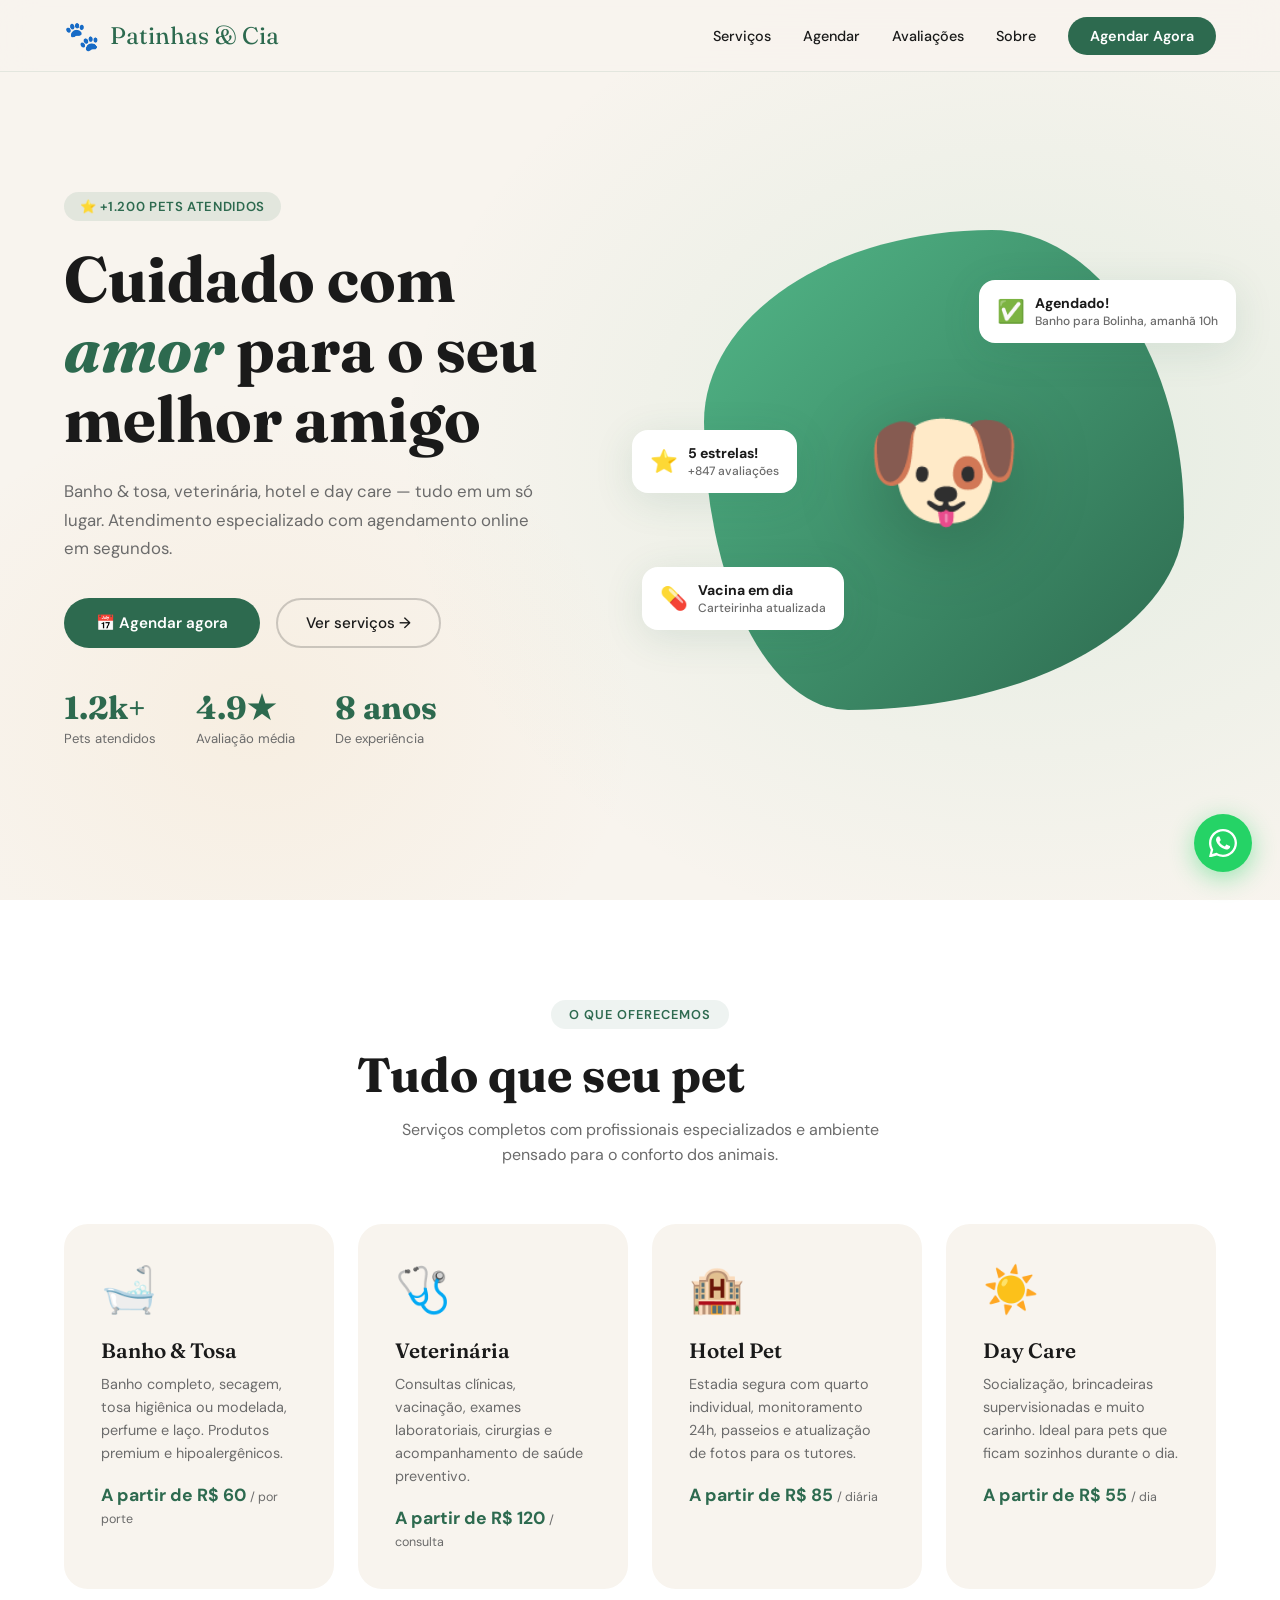
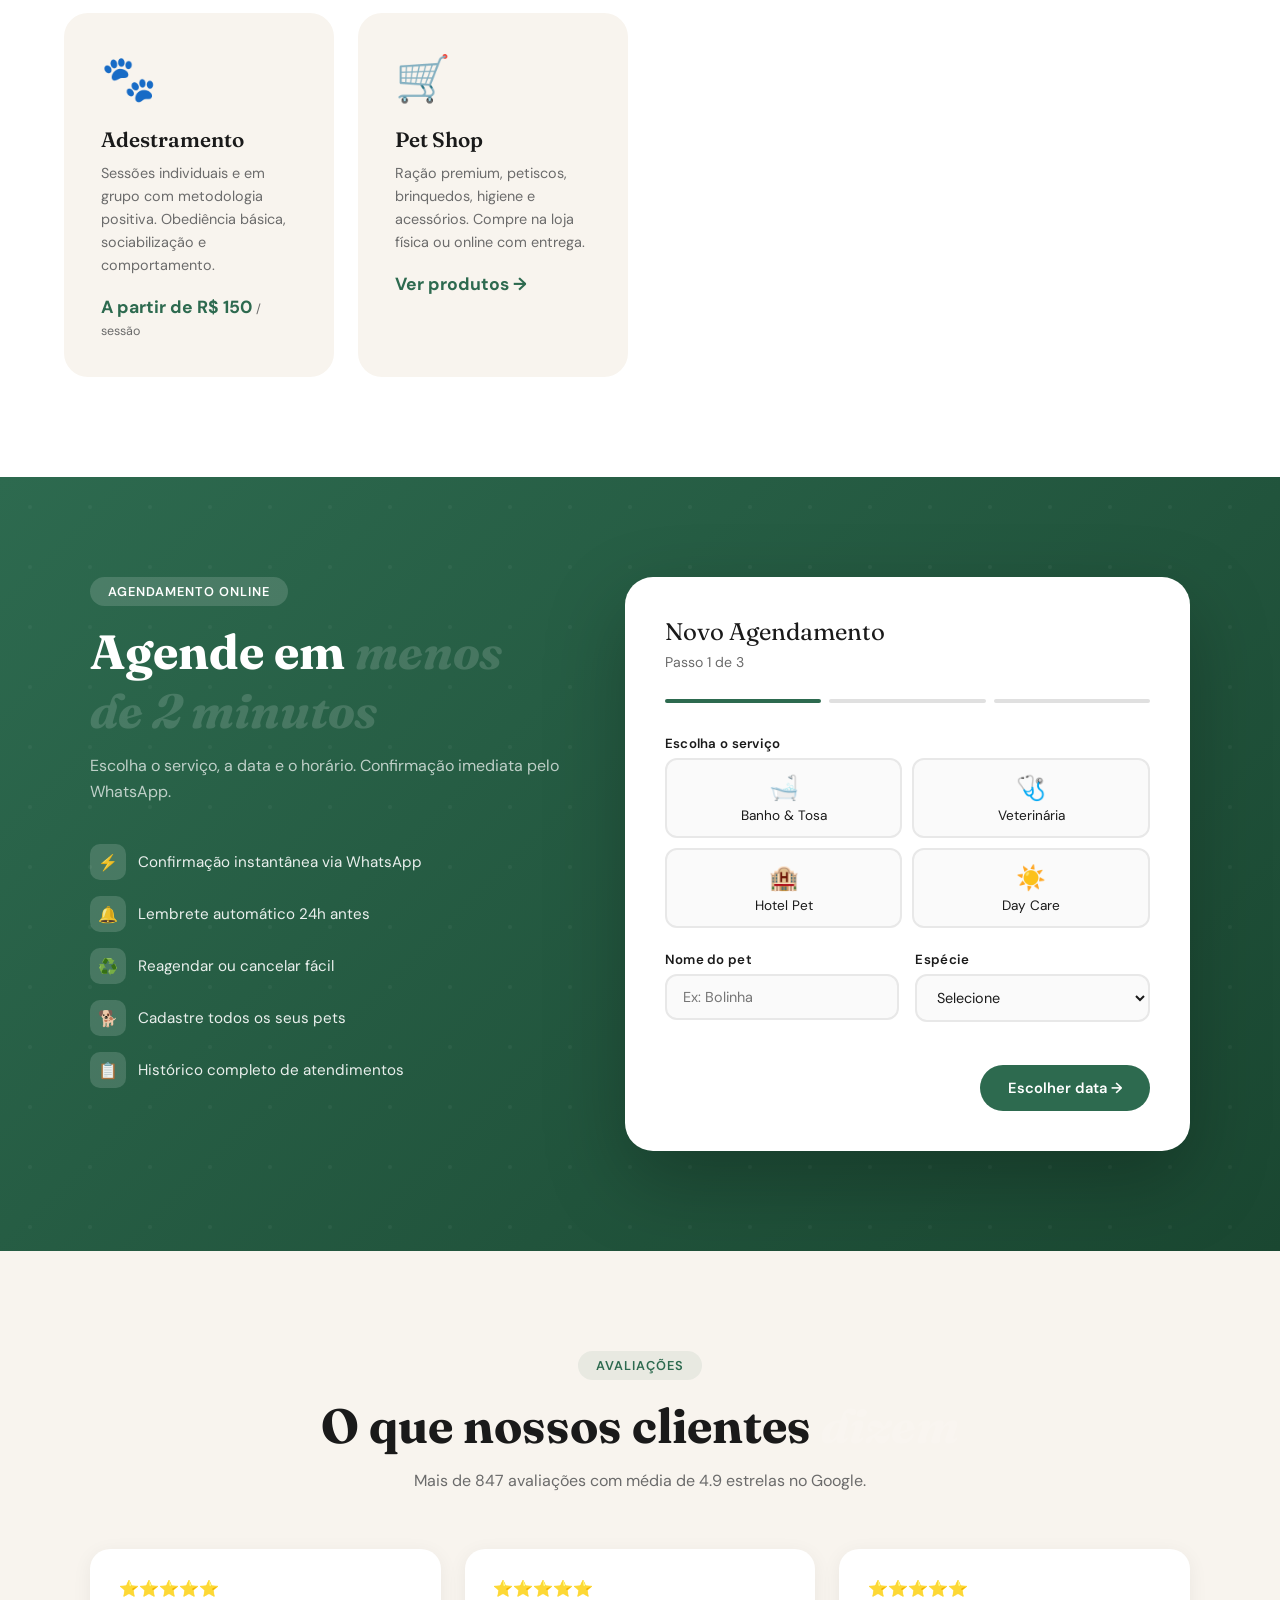
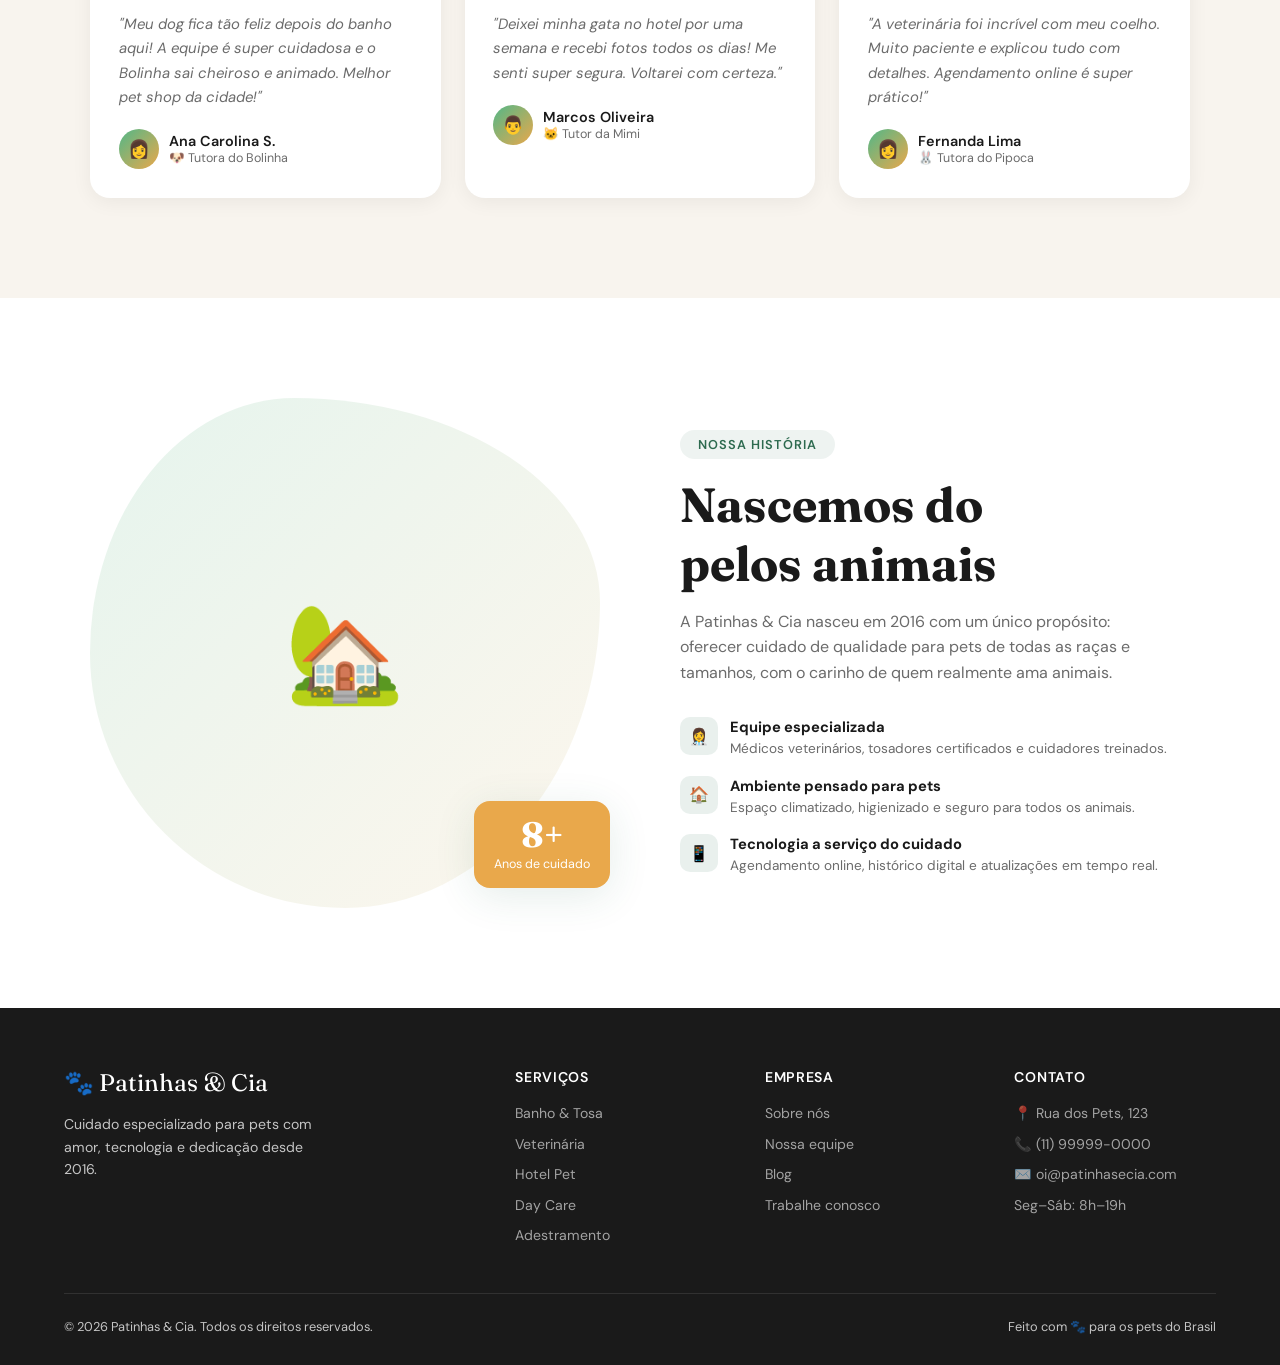
==== index.html @ 64a34ccf "Rename patinhas_site.html to index.html" ====
<!DOCTYPE html>
<html lang="pt-BR">
<head>
<meta charset="UTF-8">
<meta name="viewport" content="width=device-width, initial-scale=1.0">
<title>Patinhas & Cia — Pet Care Completo</title>
<link href="https://fonts.googleapis.com/css2?family=Fraunces:ital,wght@0,400;0,600;0,700;1,400&family=DM+Sans:wght@300;400;500;600&display=swap" rel="stylesheet">
<link rel="stylesheet" href="style.css">  
</head>
<body>

<!-- NAV -->
<nav id="navbar">
  <a href="#" class="logo">
    <span class="logo-paw">🐾</span>
    Patinhas & Cia
  </a>
  <ul class="nav-links">
    <li><a href="#servicos">Serviços</a></li>
    <li><a href="#agendamento">Agendar</a></li>
    <li><a href="#depoimentos">Avaliações</a></li>
    <li><a href="#sobre">Sobre</a></li>
    <li><a href="#agendamento" class="nav-cta">Agendar Agora</a></li>
  </ul>
  <div class="hamburger" onclick="toggleMenu()">
    <span></span><span></span><span></span>
  </div>
</nav>

<!-- HERO -->
<section class="hero" id="home">
  <div class="hero-content">
    <div class="hero-tag">⭐ +1.200 pets atendidos</div>
    <h1>Cuidado com <em>amor</em> para o seu melhor amigo</h1>
    <p class="hero-desc">Banho & tosa, veterinária, hotel e day care — tudo em um só lugar. Atendimento especializado com agendamento online em segundos.</p>
    <div class="hero-btns">
      <a href="#agendamento" class="btn-primary">📅 Agendar agora</a>
      <a href="#servicos" class="btn-secondary">Ver serviços →</a>
    </div>
    <div class="hero-stats">
      <div class="stat-item">
        <span class="stat-num">1.2k+</span>
        <span class="stat-label">Pets atendidos</span>
      </div>
      <div class="stat-item">
        <span class="stat-num">4.9★</span>
        <span class="stat-label">Avaliação média</span>
      </div>
      <div class="stat-item">
        <span class="stat-num">8 anos</span>
        <span class="stat-label">De experiência</span>
      </div>
    </div>
  </div>

  <div class="hero-visual">
    <div class="hero-blob">
      <span class="hero-emoji-main">🐶</span>
    </div>
    <div class="floating-card" style="top:50px;right:-20px">
      <span class="fc-icon">✅</span>
      <div class="fc-text">
        <strong>Agendado!</strong>
        <span>Banho para Bolinha, amanhã 10h</span>
      </div>
    </div>
    <div class="floating-card" style="bottom:80px;left:-30px">
      <span class="fc-icon">💊</span>
      <div class="fc-text">
        <strong>Vacina em dia</strong>
        <span>Carteirinha atualizada</span>
      </div>
    </div>
    <div class="floating-card" style="top:200px;left:-40px">
      <span class="fc-icon">⭐</span>
      <div class="fc-text">
        <strong>5 estrelas!</strong>
        <span>+847 avaliações</span>
      </div>
    </div>
  </div>
</section>

<!-- SERVIÇOS -->
<section class="section-services" id="servicos">
  <div class="section-header">
    <span class="section-label">O que oferecemos</span>
    <h2 class="section-title">Tudo que seu pet <em>precisa</em></h2>
    <p class="section-sub">Serviços completos com profissionais especializados e ambiente pensado para o conforto dos animais.</p>
  </div>

  <div class="services-grid">
    <div class="service-card">
      <span class="service-icon">🛁</span>
      <div class="service-name">Banho & Tosa</div>
      <p class="service-desc">Banho completo, secagem, tosa higiênica ou modelada, perfume e laço. Produtos premium e hipoalergênicos.</p>
      <div class="service-price">A partir de R$ 60 <span>/ por porte</span></div>
    </div>
    <div class="service-card">
      <span class="service-icon">🩺</span>
      <div class="service-name">Veterinária</div>
      <p class="service-desc">Consultas clínicas, vacinação, exames laboratoriais, cirurgias e acompanhamento de saúde preventivo.</p>
      <div class="service-price">A partir de R$ 120 <span>/ consulta</span></div>
    </div>
    <div class="service-card">
      <span class="service-icon">🏨</span>
      <div class="service-name">Hotel Pet</div>
      <p class="service-desc">Estadia segura com quarto individual, monitoramento 24h, passeios e atualização de fotos para os tutores.</p>
      <div class="service-price">A partir de R$ 85 <span>/ diária</span></div>
    </div>
    <div class="service-card">
      <span class="service-icon">☀️</span>
      <div class="service-name">Day Care</div>
      <p class="service-desc">Socialização, brincadeiras supervisionadas e muito carinho. Ideal para pets que ficam sozinhos durante o dia.</p>
      <div class="service-price">A partir de R$ 55 <span>/ dia</span></div>
    </div>
    <div class="service-card">
      <span class="service-icon">🐾</span>
      <div class="service-name">Adestramento</div>
      <p class="service-desc">Sessões individuais e em grupo com metodologia positiva. Obediência básica, sociabilização e comportamento.</p>
      <div class="service-price">A partir de R$ 150 <span>/ sessão</span></div>
    </div>
    <div class="service-card">
      <span class="service-icon">🛒</span>
      <div class="service-name">Pet Shop</div>
      <p class="service-desc">Ração premium, petiscos, brinquedos, higiene e acessórios. Compre na loja física ou online com entrega.</p>
      <div class="service-price">Ver produtos →</div>
    </div>
  </div>
</section>

<!-- AGENDAMENTO -->
<section class="section-booking" id="agendamento">
  <div class="booking-wrapper">
    <div class="booking-info">
      <span class="section-label">Agendamento Online</span>
      <h2 class="section-title">Agende em <em>menos de 2 minutos</em></h2>
      <p class="section-sub">Escolha o serviço, a data e o horário. Confirmação imediata pelo WhatsApp.</p>

      <div class="booking-features">
        <div class="bf-item"><div class="bf-icon">⚡</div> Confirmação instantânea via WhatsApp</div>
        <div class="bf-item"><div class="bf-icon">🔔</div> Lembrete automático 24h antes</div>
        <div class="bf-item"><div class="bf-icon">♻️</div> Reagendar ou cancelar fácil</div>
        <div class="bf-item"><div class="bf-icon">🐕</div> Cadastre todos os seus pets</div>
        <div class="bf-item"><div class="bf-icon">📋</div> Histórico completo de atendimentos</div>
      </div>
    </div>

    <div class="booking-form" id="bookingForm">
      <div class="form-title">Novo Agendamento</div>
      <div class="form-subtitle">Passo <span id="stepNum">1</span> de 3</div>

      <div class="form-step-indicator">
        <div class="step-dot active" id="dot1"></div>
        <div class="step-dot" id="dot2"></div>
        <div class="step-dot" id="dot3"></div>
      </div>

      <!-- STEP 1: Serviço -->
      <div class="step-section active" id="step1">
        <div class="form-group">
          <label>Escolha o serviço</label>
          <div class="service-selector">
            <div class="service-opt" onclick="selectService(this,'Banho & Tosa')">
              <span class="opt-icon">🛁</span> Banho & Tosa
            </div>
            <div class="service-opt" onclick="selectService(this,'Veterinária')">
              <span class="opt-icon">🩺</span> Veterinária
            </div>
            <div class="service-opt" onclick="selectService(this,'Hotel Pet')">
              <span class="opt-icon">🏨</span> Hotel Pet
            </div>
            <div class="service-opt" onclick="selectService(this,'Day Care')">
              <span class="opt-icon">☀️</span> Day Care
            </div>
          </div>
        </div>
        <div class="form-row">
          <div class="form-group">
            <label>Nome do pet</label>
            <input class="form-control" id="petName" type="text" placeholder="Ex: Bolinha">
          </div>
          <div class="form-group">
            <label>Espécie</label>
            <select class="form-control" id="petType">
              <option value="">Selecione</option>
              <option>🐶 Cachorro</option>
              <option>🐱 Gato</option>
              <option>🐰 Coelho</option>
              <option>🦜 Ave</option>
            </select>
          </div>
        </div>
        <div class="form-nav">
          <span></span>
          <button class="btn-form-next" onclick="goStep(2)">Escolher data →</button>
        </div>
      </div>

      <!-- STEP 2: Data e hora -->
      <div class="step-section" id="step2">
        <div class="cal-month-nav">
          <button onclick="changeMonth(-1)">‹</button>
          <span class="cal-month-name" id="calMonthName">Abril 2026</span>
          <button onclick="changeMonth(1)">›</button>
        </div>
        <div class="calendar-grid" id="calendarGrid"></div>

        <div class="form-group">
          <label>Horário disponível</label>
          <div class="time-slots" id="timeSlots">
            <div class="time-slot" onclick="selectTime(this)">08:00</div>
            <div class="time-slot" onclick="selectTime(this)">09:00</div>
            <div class="time-slot unavailable">10:00</div>
            <div class="time-slot" onclick="selectTime(this)">11:00</div>
            <div class="time-slot unavailable">14:00</div>
            <div class="time-slot" onclick="selectTime(this)">15:00</div>
            <div class="time-slot" onclick="selectTime(this)">16:00</div>
            <div class="time-slot" onclick="selectTime(this)">17:00</div>
          </div>
        </div>

        <div class="form-nav">
          <button class="btn-form-back" onclick="goStep(1)">← Voltar</button>
          <button class="btn-form-next" onclick="goStep(3)">Seus dados →</button>
        </div>
      </div>

      <!-- STEP 3: Dados pessoais -->
      <div class="step-section" id="step3">
        <div class="form-row">
          <div class="form-group">
            <label>Seu nome</label>
            <input class="form-control" id="ownerName" type="text" placeholder="Nome completo">
          </div>
          <div class="form-group">
            <label>WhatsApp</label>
            <input class="form-control" id="ownerPhone" type="tel" placeholder="(11) 99999-9999">
          </div>
        </div>
        <div class="form-group">
          <label>E-mail (opcional)</label>
          <input class="form-control" id="ownerEmail" type="email" placeholder="seu@email.com">
        </div>
        <div class="form-group">
          <label>Observações</label>
          <input class="form-control" id="obs" type="text" placeholder="Alergias, comportamento, etc.">
        </div>
        <div class="form-nav">
          <button class="btn-form-back" onclick="goStep(2)">← Voltar</button>
          <button class="btn-form-next" onclick="submitBooking()">✅ Confirmar agendamento</button>
        </div>
      </div>

      <!-- SUCCESS -->
      <div class="booking-success" id="bookingSuccess">
        <div class="success-icon">🎉</div>
        <div class="success-title">Agendado com sucesso!</div>
        <p class="success-desc">Você receberá a confirmação pelo WhatsApp em instantes.<br>Lembrete automático 24h antes. Até breve! 🐾</p>
        <br>
        <button class="btn-form-next" onclick="resetForm()" style="margin: 0 auto; display: flex;">Novo agendamento</button>
      </div>
    </div>
  </div>
</section>

<!-- DEPOIMENTOS -->
<section class="section-reviews" id="depoimentos">
  <div class="section-header">
    <span class="section-label">Avaliações</span>
    <h2 class="section-title">O que nossos clientes <em>dizem</em></h2>
    <p class="section-sub">Mais de 847 avaliações com média de 4.9 estrelas no Google.</p>
  </div>

  <div class="reviews-grid">
    <div class="review-card">
      <div class="review-stars">⭐⭐⭐⭐⭐</div>
      <p class="review-text">"Meu dog fica tão feliz depois do banho aqui! A equipe é super cuidadosa e o Bolinha sai cheiroso e animado. Melhor pet shop da cidade!"</p>
      <div class="review-author">
        <div class="review-avatar">👩</div>
        <div><div class="review-name">Ana Carolina S.</div><div class="review-pet">🐶 Tutora do Bolinha</div></div>
      </div>
    </div>
    <div class="review-card">
      <div class="review-stars">⭐⭐⭐⭐⭐</div>
      <p class="review-text">"Deixei minha gata no hotel por uma semana e recebi fotos todos os dias! Me senti super segura. Voltarei com certeza."</p>
      <div class="review-author">
        <div class="review-avatar">👨</div>
        <div><div class="review-name">Marcos Oliveira</div><div class="review-pet">🐱 Tutor da Mimi</div></div>
      </div>
    </div>
    <div class="review-card">
      <div class="review-stars">⭐⭐⭐⭐⭐</div>
      <p class="review-text">"A veterinária foi incrível com meu coelho. Muito paciente e explicou tudo com detalhes. Agendamento online é super prático!"</p>
      <div class="review-author">
        <div class="review-avatar">👩</div>
        <div><div class="review-name">Fernanda Lima</div><div class="review-pet">🐰 Tutora do Pipoca</div></div>
      </div>
    </div>
  </div>
</section>

<!-- SOBRE -->
<section class="section-about" id="sobre">
  <div class="about-grid">
    <div class="about-visual">
      <div class="about-blob">🏡</div>
      <div class="about-badge">
        <strong>8+</strong>
        <span>Anos de cuidado</span>
      </div>
    </div>
    <div class="about-content">
      <span class="section-label" style="margin-bottom:1rem;display:inline-block">Nossa história</span>
      <h2 class="section-title">Nascemos do <em>amor</em> pelos animais</h2>
      <p class="section-sub">A Patinhas & Cia nasceu em 2016 com um único propósito: oferecer cuidado de qualidade para pets de todas as raças e tamanhos, com o carinho de quem realmente ama animais.</p>
      <div class="about-points" style="margin-top:1.5rem">
        <div class="about-point">
          <div class="ap-icon">👩‍⚕️</div>
          <div class="ap-text"><strong>Equipe especializada</strong><p>Médicos veterinários, tosadores certificados e cuidadores treinados.</p></div>
        </div>
        <div class="about-point">
          <div class="ap-icon">🏠</div>
          <div class="ap-text"><strong>Ambiente pensado para pets</strong><p>Espaço climatizado, higienizado e seguro para todos os animais.</p></div>
        </div>
        <div class="about-point">
          <div class="ap-icon">📱</div>
          <div class="ap-text"><strong>Tecnologia a serviço do cuidado</strong><p>Agendamento online, histórico digital e atualizações em tempo real.</p></div>
        </div>
      </div>
    </div>
  </div>
</section>

<!-- FOOTER -->
<footer>
  <div class="footer-grid">
    <div class="footer-brand">
      <a href="#" class="logo">🐾 Patinhas & Cia</a>
      <p>Cuidado especializado para pets com amor, tecnologia e dedicação desde 2016.</p>
    </div>
    <div class="footer-col">
      <h4>Serviços</h4>
      <ul>
        <li><a href="#">Banho & Tosa</a></li>
        <li><a href="#">Veterinária</a></li>
        <li><a href="#">Hotel Pet</a></li>
        <li><a href="#">Day Care</a></li>
        <li><a href="#">Adestramento</a></li>
      </ul>
    </div>
    <div class="footer-col">
      <h4>Empresa</h4>
      <ul>
        <li><a href="#">Sobre nós</a></li>
        <li><a href="#">Nossa equipe</a></li>
        <li><a href="#">Blog</a></li>
        <li><a href="#">Trabalhe conosco</a></li>
      </ul>
    </div>
    <div class="footer-col">
      <h4>Contato</h4>
      <ul>
        <li><a href="#">📍 Rua dos Pets, 123</a></li>
        <li><a href="#">📞 (11) 99999-0000</a></li>
        <li><a href="#">✉️ oi@patinhasecia.com</a></li>
        <li><a href="#">Seg–Sáb: 8h–19h</a></li>
      </ul>
    </div>
  </div>
  <div class="footer-bottom">
    <span>© 2026 Patinhas & Cia. Todos os direitos reservados.</span>
    <span>Feito com 🐾 para os pets do Brasil</span>
  </div>
</footer>

<!-- WhatsApp Float -->
<a href="https://wa.me/5511999990000" class="whatsapp-float" target="_blank" title="Fale pelo WhatsApp">
  <svg viewBox="0 0 24 24" xmlns="http://www.w3.org/2000/svg">
    <path d="M17.472 14.382c-.297-.149-1.758-.867-2.03-.967-.273-.099-.471-.148-.67.15-.197.297-.767.966-.94 1.164-.173.199-.347.223-.644.075-.297-.15-1.255-.463-2.39-1.475-.883-.788-1.48-1.761-1.653-2.059-.173-.297-.018-.458.13-.606.134-.133.298-.347.446-.52.149-.174.198-.298.298-.497.099-.198.05-.371-.025-.52-.075-.149-.669-1.612-.916-2.207-.242-.579-.487-.5-.669-.51-.173-.008-.371-.01-.57-.01-.198 0-.52.074-.792.372-.272.297-1.04 1.016-1.04 2.479 0 1.462 1.065 2.875 1.213 3.074.149.198 2.096 3.2 5.077 4.487.709.306 1.262.489 1.694.625.712.227 1.36.195 1.871.118.571-.085 1.758-.719 2.006-1.413.248-.694.248-1.289.173-1.413-.074-.124-.272-.198-.57-.347z"/>
    <path d="M12 0C5.373 0 0 5.373 0 12c0 2.125.558 4.122 1.532 5.853L.057 23.714a.5.5 0 0 0 .614.637l6.057-1.595A11.945 11.945 0 0 0 12 24c6.627 0 12-5.373 12-12S18.627 0 12 0zm0 22c-1.885 0-3.647-.518-5.149-1.418l-.37-.219-3.836 1.009 1.026-3.735-.24-.384A9.96 9.96 0 0 1 2 12C2 6.477 6.477 2 12 2s10 4.477 10 10-4.477 10-10 10z"/>
  </svg>
</a>

<script src="script.js"></script>

</body>
</html>
---- style.css ----
:root {
    --verde: #2D6A4F;
    --verde-claro: #52B788;
    --creme: #F8F4EE;
    --terracota: #C45C3A;
    --mel: #E9A84B;
    --escuro: #1A1A1A;
    --cinza: #6B6B6B;
    --branco: #FFFFFF;
    --card-bg: #FFFFFF;
    --sombra: 0 8px 40px rgba(45,106,79,0.12);
  }

  * { margin: 0; padding: 0; box-sizing: border-box; }
  
  html { scroll-behavior: smooth; }

  body {
    font-family: 'DM Sans', sans-serif;
    background: var(--creme);
    color: var(--escuro);
    overflow-x: hidden;
  }

  /* ===== NAVBAR ===== */
  nav {
    position: fixed; top: 0; width: 100%; z-index: 1000;
    background: rgba(248,244,238,0.92);
    backdrop-filter: blur(16px);
    border-bottom: 1px solid rgba(45,106,79,0.1);
    padding: 0 5%;
    display: flex; align-items: center; justify-content: space-between;
    height: 72px;
    transition: all 0.3s;
  }

  .logo {
    display: flex; align-items: center; gap: 10px;
    font-family: 'Fraunces', serif;
    font-size: 1.5rem;
    color: var(--verde);
    text-decoration: none;
  }
  .logo-paw { font-size: 1.8rem; }

  .nav-links { display: flex; gap: 2rem; list-style: none; }
  .nav-links a {
    text-decoration: none; color: var(--escuro);
    font-size: 0.9rem; font-weight: 500;
    transition: color 0.2s;
  }
  .nav-links a:hover { color: var(--verde); }

  .nav-cta {
    background: var(--verde);
    color: white !important;
    padding: 10px 22px;
    border-radius: 50px;
    font-weight: 600 !important;
    transition: background 0.2s, transform 0.2s !important;
  }
  .nav-cta:hover { background: var(--terracota) !important; transform: scale(1.04); }

  .hamburger { display: none; flex-direction: column; gap: 5px; cursor: pointer; }
  .hamburger span { width: 24px; height: 2px; background: var(--escuro); border-radius: 2px; transition: all 0.3s; }

  /* ===== HERO ===== */
  .hero {
    min-height: 100vh;
    display: grid;
    grid-template-columns: 1fr 1fr;
    align-items: center;
    padding: 100px 5% 60px;
    gap: 4rem;
    position: relative;
    overflow: hidden;
  }

  .hero::before {
    content: '';
    position: absolute; inset: 0;
    background: radial-gradient(ellipse 70% 80% at 80% 50%, rgba(82,183,136,0.12) 0%, transparent 70%),
                radial-gradient(ellipse 50% 60% at 20% 80%, rgba(233,168,75,0.08) 0%, transparent 60%);
    pointer-events: none;
  }

  .hero-tag {
    display: inline-flex; align-items: center; gap: 8px;
    background: rgba(45,106,79,0.1);
    color: var(--verde);
    padding: 6px 16px; border-radius: 50px;
    font-size: 0.82rem; font-weight: 600;
    letter-spacing: 0.05em; text-transform: uppercase;
    margin-bottom: 1.4rem;
    animation: fadeUp 0.6s ease both;
  }

  .hero h1 {
    font-family: 'Fraunces', serif;
    font-size: clamp(2.8rem, 5vw, 4.2rem);
    line-height: 1.1;
    color: var(--escuro);
    margin-bottom: 1.4rem;
    animation: fadeUp 0.7s ease 0.1s both;
  }

  .hero h1 em {
    font-style: italic;
    color: var(--verde);
  }

  .hero-desc {
    font-size: 1.05rem; color: var(--cinza);
    line-height: 1.7; max-width: 480px;
    margin-bottom: 2.2rem;
    animation: fadeUp 0.7s ease 0.2s both;
  }

  .hero-btns {
    display: flex; gap: 1rem; flex-wrap: wrap;
    animation: fadeUp 0.7s ease 0.3s both;
  }

  .btn-primary {
    background: var(--verde);
    color: white; border: none;
    padding: 15px 32px; border-radius: 50px;
    font-family: 'DM Sans', sans-serif;
    font-size: 0.95rem; font-weight: 600;
    cursor: pointer; transition: all 0.25s;
    text-decoration: none; display: inline-flex; align-items: center; gap: 8px;
  }
  .btn-primary:hover { background: var(--terracota); transform: translateY(-2px); box-shadow: 0 12px 30px rgba(196,92,58,0.35); }

  .btn-secondary {
    background: transparent;
    color: var(--escuro); border: 2px solid rgba(26,26,26,0.2);
    padding: 13px 28px; border-radius: 50px;
    font-family: 'DM Sans', sans-serif;
    font-size: 0.95rem; font-weight: 500;
    cursor: pointer; transition: all 0.25s;
    text-decoration: none; display: inline-flex; align-items: center; gap: 8px;
  }
  .btn-secondary:hover { border-color: var(--verde); color: var(--verde); }

  .hero-stats {
    display: flex; gap: 2.5rem; margin-top: 2.5rem;
    animation: fadeUp 0.7s ease 0.4s both;
  }
  .stat-item { }
  .stat-num {
    font-family: 'Fraunces', serif;
    font-size: 2rem; font-weight: 700; color: var(--verde);
    display: block;
  }
  .stat-label { font-size: 0.82rem; color: var(--cinza); }

  .hero-visual {
    position: relative;
    display: flex; align-items: center; justify-content: center;
    animation: fadeUp 0.8s ease 0.2s both;
  }

  .hero-blob {
    width: 480px; height: 480px;
    background: linear-gradient(135deg, var(--verde-claro) 0%, var(--verde) 100%);
    border-radius: 60% 40% 70% 30% / 40% 60% 40% 60%;
    animation: morphBlob 8s ease-in-out infinite;
    display: flex; align-items: center; justify-content: center;
    overflow: hidden;
    position: relative;
  }

  @keyframes morphBlob {
    0%,100% { border-radius: 60% 40% 70% 30% / 40% 60% 40% 60%; }
    33% { border-radius: 40% 60% 30% 70% / 60% 40% 60% 40%; }
    66% { border-radius: 70% 30% 50% 50% / 30% 70% 30% 70%; }
  }

  .hero-emoji-main {
    font-size: 8rem;
    filter: drop-shadow(0 20px 40px rgba(0,0,0,0.2));
    animation: float 4s ease-in-out infinite;
  }

  .floating-card {
    position: absolute;
    background: white;
    border-radius: 16px;
    padding: 14px 18px;
    box-shadow: var(--sombra);
    display: flex; align-items: center; gap: 10px;
    font-size: 0.85rem; font-weight: 500;
    animation: float 3s ease-in-out infinite;
  }
  .floating-card:nth-child(2) { top: 60px; right: -20px; animation-delay: -1s; }
  .floating-card:nth-child(3) { bottom: 80px; left: -30px; animation-delay: -2s; }
  .floating-card:nth-child(4) { top: 200px; left: -40px; animation-delay: -0.5s; }
  .fc-icon { font-size: 1.4rem; }
  .fc-text strong { display: block; font-size: 0.88rem; }
  .fc-text span { font-size: 0.75rem; color: var(--cinza); }

  @keyframes float {
    0%,100% { transform: translateY(0); }
    50% { transform: translateY(-12px); }
  }

  /* ===== SERVIÇOS ===== */
  .section-services {
    padding: 100px 5%;
    background: white;
  }

  .section-label {
    text-align: center;
    display: inline-block;
    background: rgba(45,106,79,0.08);
    color: var(--verde);
    padding: 6px 18px; border-radius: 50px;
    font-size: 0.8rem; font-weight: 600; letter-spacing: 0.08em;
    text-transform: uppercase;
    margin-bottom: 1rem;
  }

  .section-header { text-align: center; margin-bottom: 3.5rem; }

  .section-title {
    font-family: 'Fraunces', serif;
    font-size: clamp(2rem, 4vw, 3rem);
    color: var(--escuro);
    margin-bottom: 0.8rem;
  }
  .section-title em { font-style: italic; color:rgba(255,255,255,0.15); }

  .section-sub { color: var(--cinza); font-size: 1rem; max-width: 480px; margin: 0 auto; line-height: 1.6; }

  .services-grid {
    display: grid;
    grid-template-columns: repeat(auto-fit, minmax(260px, 1fr));
    gap: 1.5rem;
    max-width: 1200px; margin: 0 auto;
  }

  .service-card {
    background: var(--creme);
    border-radius: 24px;
    padding: 2.2rem;
    transition: all 0.3s;
    cursor: pointer;
    border: 2px solid transparent;
    position: relative; overflow: hidden;
  }
  .service-card::before {
    content: '';
    position: absolute; bottom: 0; left: 0; right: 0; height: 4px;
    background: linear-gradient(90deg, var(--verde), var(--verde-claro));
    transform: scaleX(0); transform-origin: left;
    transition: transform 0.3s;
  }
  .service-card:hover { border-color: var(--verde-claro); background: white; transform: translateY(-4px); box-shadow: var(--sombra); }
  .service-card:hover::before { transform: scaleX(1); }

  .service-icon {
    font-size: 2.8rem; margin-bottom: 1.2rem; display: block;
  }
  .service-name {
    font-family: 'Fraunces', serif;
    font-size: 1.3rem; font-weight: 600;
    color: var(--escuro); margin-bottom: 0.6rem;
  }
  .service-desc { color: var(--cinza); font-size: 0.9rem; line-height: 1.6; margin-bottom: 1.2rem; }
  .service-price {
    font-weight: 700; color: var(--verde);
    font-size: 1.1rem;
  }
  .service-price span { font-size: 0.78rem; color: var(--cinza); font-weight: 400; }

  /* ===== AGENDAMENTO ===== */
  .section-booking {
    padding: 100px 5%;
    background: linear-gradient(135deg, var(--verde) 0%, #1A4731 100%);
    position: relative; overflow: hidden;
  }

  .section-booking::before {
    content: '';
    position: absolute; inset: 0;
    background: url("data:image/svg+xml,%3Csvg width='60' height='60' viewBox='0 0 60 60' xmlns='http://www.w3.org/2000/svg'%3E%3Cg fill='none' fill-rule='evenodd'%3E%3Cg fill='%23ffffff' fill-opacity='0.04'%3E%3Ccircle cx='30' cy='30' r='2'/%3E%3C/g%3E%3C/g%3E%3C/svg%3E");
  }

  .booking-wrapper {
    max-width: 1100px; margin: 0 auto;
    display: grid; grid-template-columns: 1fr 1.2fr; gap: 4rem;
    align-items: start; position: relative; z-index: 1;
  }

  .booking-info .section-label {
    background: rgba(255,255,255,0.15); color: white;
  }
  .booking-info .section-title { color: white; }
  .booking-info .section-sub { color: rgba(255,255,255,0.7); text-align: left; max-width: 100%; margin: 0; }

  .booking-features {
    margin-top: 2.5rem;
    display: flex; flex-direction: column; gap: 1rem;
  }
  .bf-item {
    display: flex; align-items: center; gap: 12px;
    color: rgba(255,255,255,0.9); font-size: 0.95rem;
  }
  .bf-icon {
    width: 36px; height: 36px;
    background: rgba(255,255,255,0.15);
    border-radius: 10px;
    display: flex; align-items: center; justify-content: center;
    font-size: 1rem; flex-shrink: 0;
  }

  .booking-form {
    background: white;
    border-radius: 28px;
    padding: 2.5rem;
    box-shadow: 0 30px 80px rgba(0,0,0,0.25);
  }

  .form-title {
    font-family: 'Fraunces', serif;
    font-size: 1.5rem; color: var(--escuro);
    margin-bottom: 0.4rem;
  }
  .form-subtitle { color: var(--cinza); font-size: 0.88rem; margin-bottom: 1.8rem; }

  .form-step-indicator {
    display: flex; gap: 8px; margin-bottom: 2rem;
  }
  .step-dot {
    height: 4px; border-radius: 4px;
    background: #E0E0E0; flex: 1;
    transition: background 0.3s;
  }
  .step-dot.active { background: var(--verde); }
  .step-dot.done { background: var(--verde-claro); }

  .form-group { margin-bottom: 1.2rem; }
  .form-group label {
    display: block; font-size: 0.83rem; font-weight: 600;
    color: var(--escuro); margin-bottom: 6px;
    letter-spacing: 0.02em;
  }

  .form-row { display: grid; grid-template-columns: 1fr 1fr; gap: 1rem; }

  .form-control {
    width: 100%;
    padding: 12px 16px;
    border: 2px solid #E8E8E8;
    border-radius: 12px;
    font-family: 'DM Sans', sans-serif;
    font-size: 0.9rem; color: var(--escuro);
    background: #FAFAFA;
    transition: border-color 0.2s, background 0.2s;
    outline: none;
  }
  .form-control:focus { border-color: var(--verde); background: white; }

  .service-selector {
    display: grid; grid-template-columns: 1fr 1fr; gap: 10px;
    margin-bottom: 1.4rem;
  }
  .service-opt {
    padding: 12px;
    border: 2px solid #E8E8E8;
    border-radius: 12px;
    text-align: center; cursor: pointer;
    transition: all 0.2s; font-size: 0.85rem;
    background: #FAFAFA;
  }
  .service-opt .opt-icon { font-size: 1.5rem; display: block; margin-bottom: 4px; }
  .service-opt:hover { border-color: var(--verde-claro); background: rgba(82,183,136,0.05); }
  .service-opt.selected { border-color: var(--verde); background: rgba(45,106,79,0.06); color: var(--verde); font-weight: 600; }

  .calendar-grid {
    display: grid; grid-template-columns: repeat(7, 1fr); gap: 6px;
    margin-bottom: 1.2rem;
  }
  .cal-header {
    text-align: center; font-size: 0.72rem; font-weight: 600;
    color: var(--cinza); padding: 4px 0;
    text-transform: uppercase; letter-spacing: 0.05em;
  }
  .cal-day {
    text-align: center;
    padding: 8px 4px;
    border-radius: 10px;
    font-size: 0.85rem; cursor: pointer;
    transition: all 0.2s;
  }
  .cal-day:hover:not(.disabled):not(.empty) { background: rgba(45,106,79,0.1); color: var(--verde); }
  .cal-day.selected { background: var(--verde); color: white; font-weight: 600; }
  .cal-day.today { border: 2px solid var(--verde-claro); color: var(--verde); font-weight: 600; }
  .cal-day.disabled { color: #CCC; cursor: default; }
  .cal-day.empty { cursor: default; }

  .time-slots { display: flex; flex-wrap: wrap; gap: 8px; margin-bottom: 1.4rem; }
  .time-slot {
    padding: 8px 14px;
    border: 2px solid #E8E8E8;
    border-radius: 50px;
    font-size: 0.82rem; cursor: pointer;
    transition: all 0.2s; background: #FAFAFA;
  }
  .time-slot:hover { border-color: var(--verde-claro); color: var(--verde); }
  .time-slot.selected { background: var(--verde); border-color: var(--verde); color: white; font-weight: 600; }
  .time-slot.unavailable { opacity: 0.35; cursor: default; text-decoration: line-through; }

  .form-nav { display: flex; justify-content: space-between; align-items: center; margin-top: 1.5rem; }

  .btn-form-back {
    background: none; border: none;
    color: var(--cinza); cursor: pointer;
    font-family: 'DM Sans', sans-serif;
    font-size: 0.9rem; padding: 0;
    display: flex; align-items: center; gap: 6px;
  }
  .btn-form-back:hover { color: var(--escuro); }

  .btn-form-next {
    background: var(--verde); color: white; border: none;
    padding: 13px 28px; border-radius: 50px;
    font-family: 'DM Sans', sans-serif;
    font-size: 0.92rem; font-weight: 600;
    cursor: pointer; transition: all 0.25s;
    display: flex; align-items: center; gap: 8px;
  }
  .btn-form-next:hover { background: var(--terracota); transform: translateY(-1px); }

  .step-section { display: none; }
  .step-section.active { display: block; }

  .cal-month-nav {
    display: flex; justify-content: space-between; align-items: center;
    margin-bottom: 1rem;
  }
  .cal-month-nav button {
    background: none; border: none; cursor: pointer;
    color: var(--cinza); font-size: 1.2rem; padding: 4px 8px;
    border-radius: 8px; transition: all 0.2s;
  }
  .cal-month-nav button:hover { background: rgba(45,106,79,0.1); color: var(--verde); }
  .cal-month-name {
    font-family: 'Fraunces', serif;
    font-size: 1rem; font-weight: 600; color: var(--escuro);
  }

  /* ===== DEPOIMENTOS ===== */
  .section-reviews {
    padding: 100px 5%;
    background: var(--creme);
  }

  .reviews-grid {
    display: grid;
    grid-template-columns: repeat(auto-fit, minmax(300px, 1fr));
    gap: 1.5rem;
    max-width: 1100px; margin: 0 auto;
  }

  .review-card {
    background: white;
    border-radius: 20px;
    padding: 1.8rem;
    box-shadow: 0 4px 20px rgba(0,0,0,0.06);
    transition: transform 0.3s;
  }
  .review-card:hover { transform: translateY(-4px); }

  .review-stars { font-size: 1rem; margin-bottom: 0.8rem; }
  .review-text {
    font-size: 0.93rem; line-height: 1.65;
    color: var(--cinza); margin-bottom: 1.2rem;
    font-style: italic;
  }
  .review-author { display: flex; align-items: center; gap: 10px; }
  .review-avatar {
    width: 40px; height: 40px; border-radius: 50%;
    background: linear-gradient(135deg, var(--verde-claro), var(--mel));
    display: flex; align-items: center; justify-content: center;
    font-size: 1.1rem;
  }
  .review-name { font-weight: 600; font-size: 0.9rem; }
  .review-pet { font-size: 0.78rem; color: var(--cinza); }

  /* ===== SOBRE ===== */
  .section-about {
    padding: 100px 5%;
    background: white;
  }
  .about-grid {
    max-width: 1100px; margin: 0 auto;
    display: grid; grid-template-columns: 1fr 1fr; gap: 5rem; align-items: center;
  }

  .about-visual { position: relative; }
  .about-blob {
    width: 100%; aspect-ratio: 1;
    background: linear-gradient(135deg, rgba(82,183,136,0.15) 0%, rgba(233,168,75,0.1) 100%);
    border-radius: 40% 60% 50% 50% / 50% 40% 60% 50%;
    display: flex; align-items: center; justify-content: center;
    font-size: 6rem;
    animation: morphBlob 10s ease-in-out infinite;
  }

  .about-badge {
    position: absolute; bottom: 20px; right: -10px;
    background: var(--mel);
    color: white; border-radius: 16px;
    padding: 16px 20px; text-align: center;
    font-family: 'Fraunces', serif;
    box-shadow: var(--sombra);
  }
  .about-badge strong { font-size: 2.2rem; display: block; line-height: 1; }
  .about-badge span { font-size: 0.78rem; font-family: 'DM Sans', sans-serif; }

  .about-content .section-title { text-align: left; margin-bottom: 1rem; }
  .about-content .section-sub { text-align: left; margin: 0 0 2rem; }

  .about-points { display: flex; flex-direction: column; gap: 1rem; }
  .about-point {
    display: flex; gap: 12px; align-items: flex-start;
  }
  .ap-icon {
    width: 38px; height: 38px; flex-shrink: 0;
    background: rgba(45,106,79,0.1); border-radius: 10px;
    display: flex; align-items: center; justify-content: center;
    font-size: 1rem;
  }
  .ap-text strong { display: block; font-size: 0.92rem; margin-bottom: 2px; }
  .ap-text p { font-size: 0.85rem; color: var(--cinza); line-height: 1.5; }

  /* ===== WHATSAPP FLOAT ===== */
  .whatsapp-float {
    position: fixed; bottom: 28px; right: 28px; z-index: 900;
    width: 58px; height: 58px;
    background: #25D366;
    border-radius: 50%;
    display: flex; align-items: center; justify-content: center;
    box-shadow: 0 6px 24px rgba(37,211,102,0.45);
    cursor: pointer; text-decoration: none;
    transition: all 0.3s;
    animation: pulse-green 2.5s ease-in-out infinite;
  }
  .whatsapp-float:hover { transform: scale(1.1); }
  .whatsapp-float svg { width: 28px; height: 28px; fill: white; }

  @keyframes pulse-green {
    0%,100% { box-shadow: 0 6px 24px rgba(37,211,102,0.45); }
    50% { box-shadow: 0 6px 40px rgba(37,211,102,0.7); }
  }

  /* ===== FOOTER ===== */
  footer {
    background: var(--escuro);
    color: rgba(255,255,255,0.75);
    padding: 60px 5% 30px;
  }
  .footer-grid {
    display: grid; grid-template-columns: 2fr 1fr 1fr 1fr;
    gap: 3rem; margin-bottom: 3rem;
  }
  .footer-brand .logo { color: white; margin-bottom: 1rem; display: inline-flex; }
  .footer-brand p { font-size: 0.88rem; line-height: 1.6; max-width: 260px; }
  .footer-col h4 {
    color: white; font-size: 0.88rem;
    font-weight: 600; letter-spacing: 0.05em;
    text-transform: uppercase; margin-bottom: 1rem;
  }
  .footer-col ul { list-style: none; display: flex; flex-direction: column; gap: 0.6rem; }
  .footer-col ul li a {
    color: rgba(255,255,255,0.6); text-decoration: none;
    font-size: 0.88rem; transition: color 0.2s;
  }
  .footer-col ul li a:hover { color: var(--verde-claro); }
  .footer-bottom {
    border-top: 1px solid rgba(255,255,255,0.1);
    padding-top: 1.5rem;
    display: flex; justify-content: space-between; align-items: center;
    font-size: 0.8rem;
  }

  /* ===== SUCCESS STATE ===== */
  .booking-success {
    text-align: center; padding: 2rem 0;
    display: none;
  }
  .success-icon { font-size: 4rem; margin-bottom: 1rem; }
  .success-title {
    font-family: 'Fraunces', serif;
    font-size: 1.6rem; color: var(--verde); margin-bottom: 0.6rem;
  }
  .success-desc { color: var(--cinza); font-size: 0.9rem; line-height: 1.6; }

  /* ===== ANIMATIONS ===== */
  @keyframes fadeUp {
    from { opacity: 0; transform: translateY(24px); }
    to { opacity: 1; transform: translateY(0); }
  }

  /* ===== RESPONSIVE ===== */
  @media (max-width: 900px) {
    .hero { grid-template-columns: 1fr; text-align: center; padding-top: 120px; }
    .hero-desc { margin: 0 auto 2rem; }
    .hero-btns { justify-content: center; }
    .hero-stats { justify-content: center; }
    .hero-visual { order: -1; }
    .hero-blob { width: 320px; height: 320px; }
    .floating-card:nth-child(4) { display: none; }

    .booking-wrapper { grid-template-columns: 1fr; gap: 2rem; }
    .booking-info .section-title, .booking-info .section-sub { text-align: center; }
    .booking-info .section-label { margin: 0 auto 1rem; }

    .about-grid { grid-template-columns: 1fr; }
    .about-visual { max-width: 300px; margin: 0 auto; }

    .footer-grid { grid-template-columns: 1fr 1fr; gap: 2rem; }
    .footer-brand { grid-column: 1/-1; }

    .nav-links { display: none; }
    .hamburger { display: flex; }

    .form-row { grid-template-columns: 1fr; }
    .service-selector { grid-template-columns: repeat(2, 1fr); }
  }

  @media (max-width: 560px) {
    .hero-blob { width: 260px; height: 260px; }
    .hero-emoji-main { font-size: 5rem; }
    .floating-card:nth-child(3) { display: none; }
    .footer-grid { grid-template-columns: 1fr; }
  }
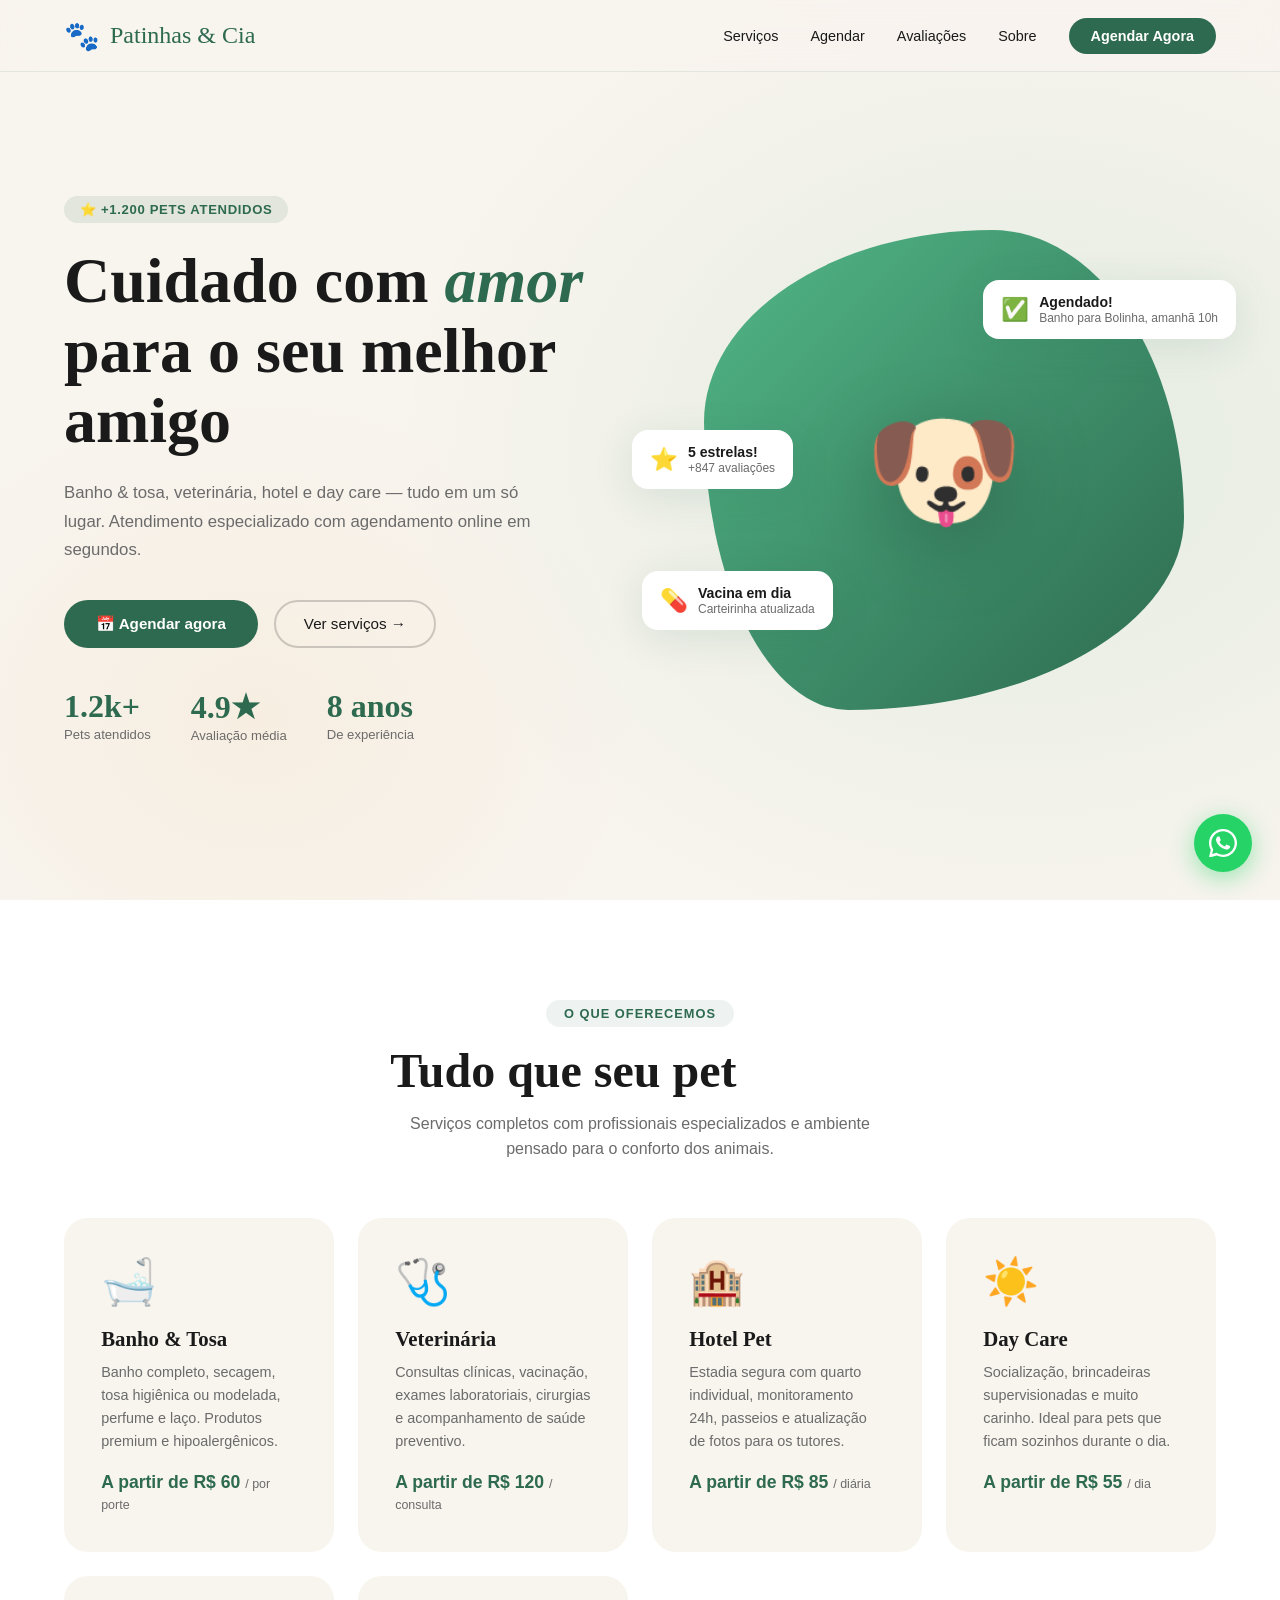
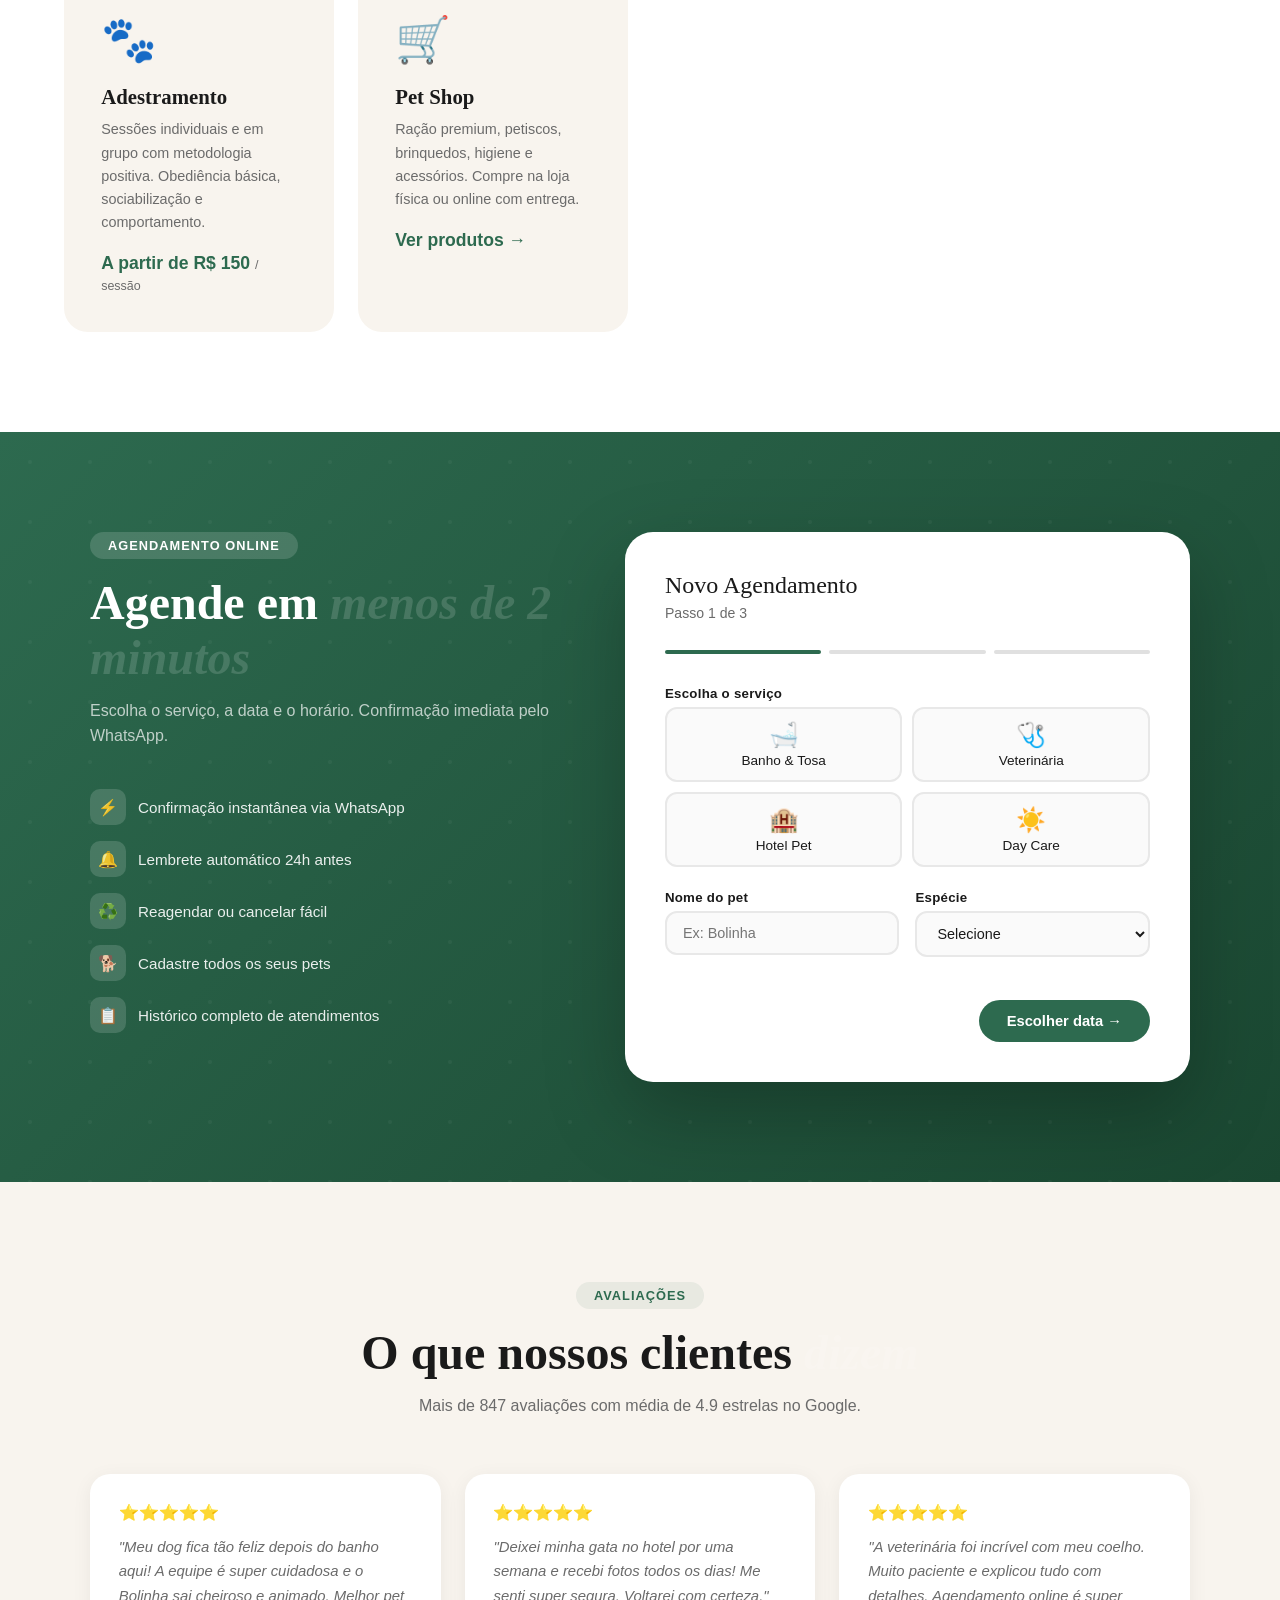
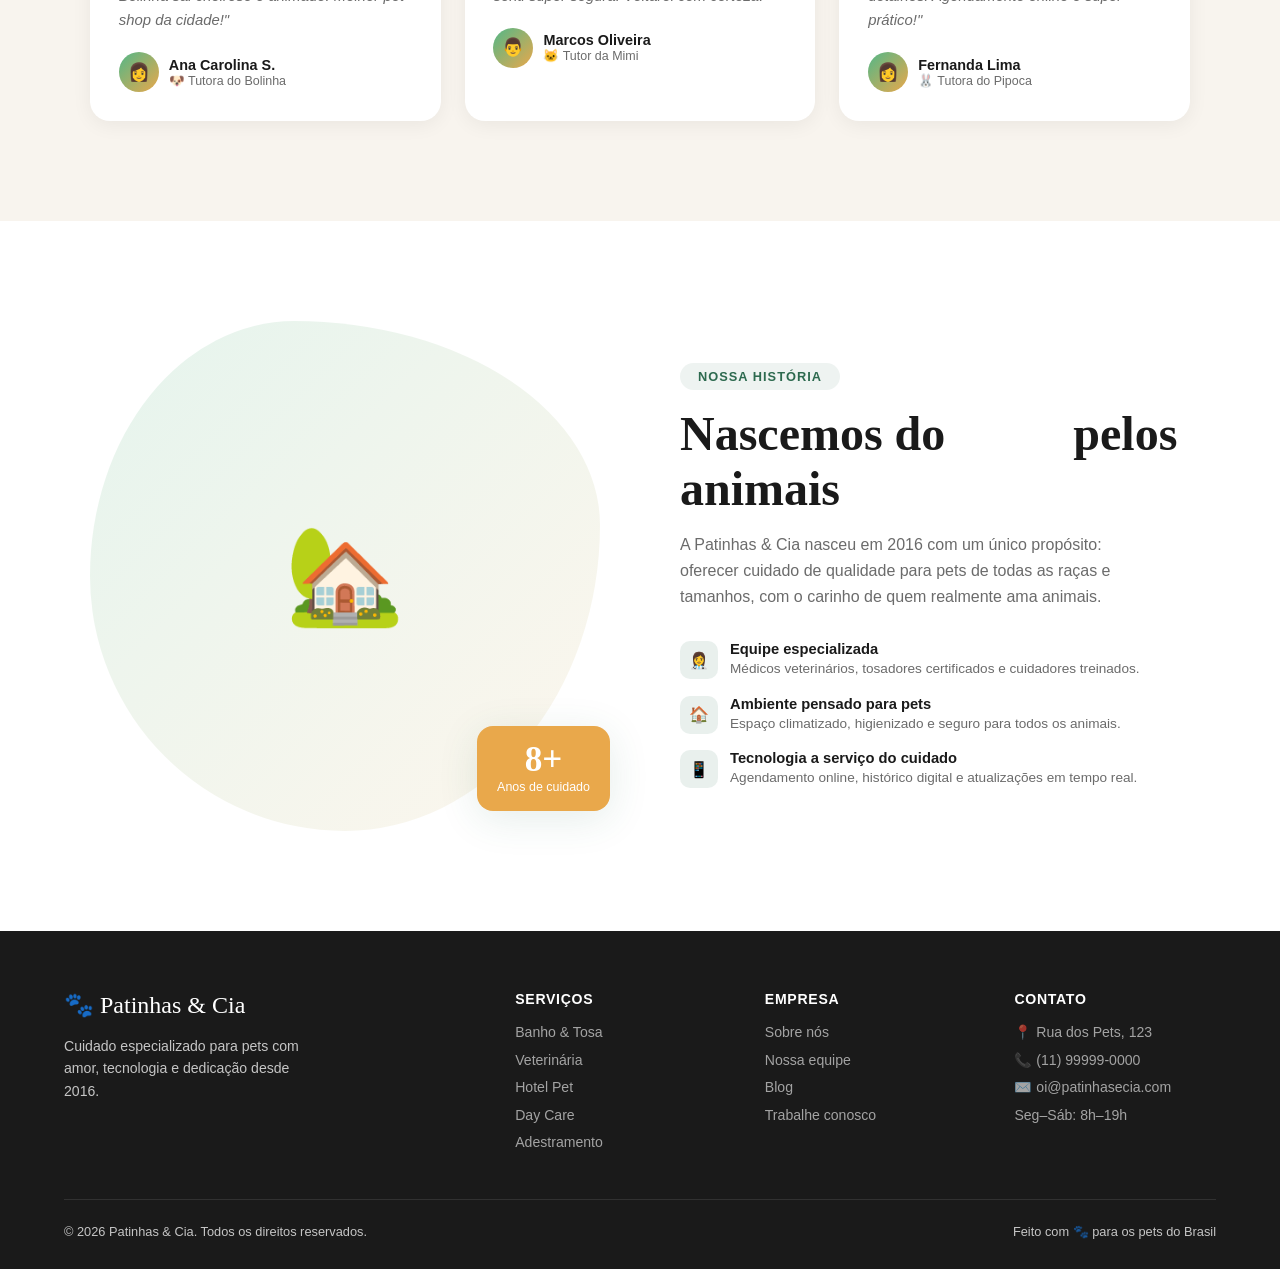
==== commit c8349994: "Enhance index.html with SEO and accessibility features Updated the HTML structure and added meta tag" ====
--- a/index.html
+++ b/index.html
@@ -3,16 +3,44 @@
 <head>
 <meta charset="UTF-8">
 <meta name="viewport" content="width=device-width, initial-scale=1.0">
-<title>Patinhas & Cia — Pet Care Completo</title>
-<link href="https://fonts.googleapis.com/css2?family=Fraunces:ital,wght@0,400;0,600;0,700;1,400&family=DM+Sans:wght@300;400;500;600&display=swap" rel="stylesheet">
+<title>Patinhas & Cia — Pet Care Completo em São Paulo</title>
+<meta name="description" content="Banho, tosa, veterinária, hotel, day care e pet shop em São Paulo. Agende online para seu pet com atendimento especializado.">
+<meta name="robots" content="index, follow">
+<meta property="og:title" content="Patinhas & Cia — Pet Care Completo">
+<meta property="og:description" content="Banho, tosa, veterinária, hotel, day care e pet shop em São Paulo. Agende online para seu pet.">
+<meta property="og:type" content="website">
+<meta property="og:url" content="https://patinhasecia.com">
+<meta property="og:locale" content="pt_BR">
+<meta property="og:site_name" content="Patinhas & Cia">
+<meta name="twitter:card" content="summary_large_image">
+<link rel="preload" href="https://fonts.googleapis.com/css2?family=Fraunces:ital,wght@0,400;0,600;0,700;1,400&family=DM+Sans:wght@300;400;500;600&display=swap" as="style">
 <link rel="stylesheet" href="style.css">  
+<link rel="canonical" href="https://patinhasecia.com">
+<script type="application/ld+json">
+{
+  "@context": "https://schema.org",
+  "@type": "PetStore",
+  "name": "Patinhas & Cia",
+  "image": "https://patinhasecia.com/logo.png",
+  "address": {
+    "@type": "PostalAddress",
+    "streetAddress": "Rua dos Pets, 123",
+    "addressLocality": "São Paulo",
+    "addressRegion": "SP",
+    "postalCode": "01234-567",
+    "addressCountry": "BR"
+  },
+  "telephone": "+5511999990000",
+  "url": "https://patinhasecia.com"
+}
+</script>
 </head>
+
 <body>
-
-<!-- NAV -->
-<nav id="navbar">
-  <a href="#" class="logo">
-    <span class="logo-paw">🐾</span>
+<header>
+<nav id="navbar" aria-label="Navegação principal">
+  <a href="#" class="logo" aria-label="Página inicial Patinhas & Cia">
+    <span class="logo-paw" role="img" aria-label="Pata">🐾</span>
     Patinhas & Cia
   </a>
   <ul class="nav-links">
@@ -22,10 +50,12 @@
     <li><a href="#sobre">Sobre</a></li>
     <li><a href="#agendamento" class="nav-cta">Agendar Agora</a></li>
   </ul>
-  <div class="hamburger" onclick="toggleMenu()">
+  <button class="hamburger" onclick="toggleMenu()" aria-label="Abrir menu de navegação">
     <span></span><span></span><span></span>
-  </div>
+  </button>
 </nav>
+</header>
+<main id="main-content">
 
 <!-- HERO -->
 <section class="hero" id="home">
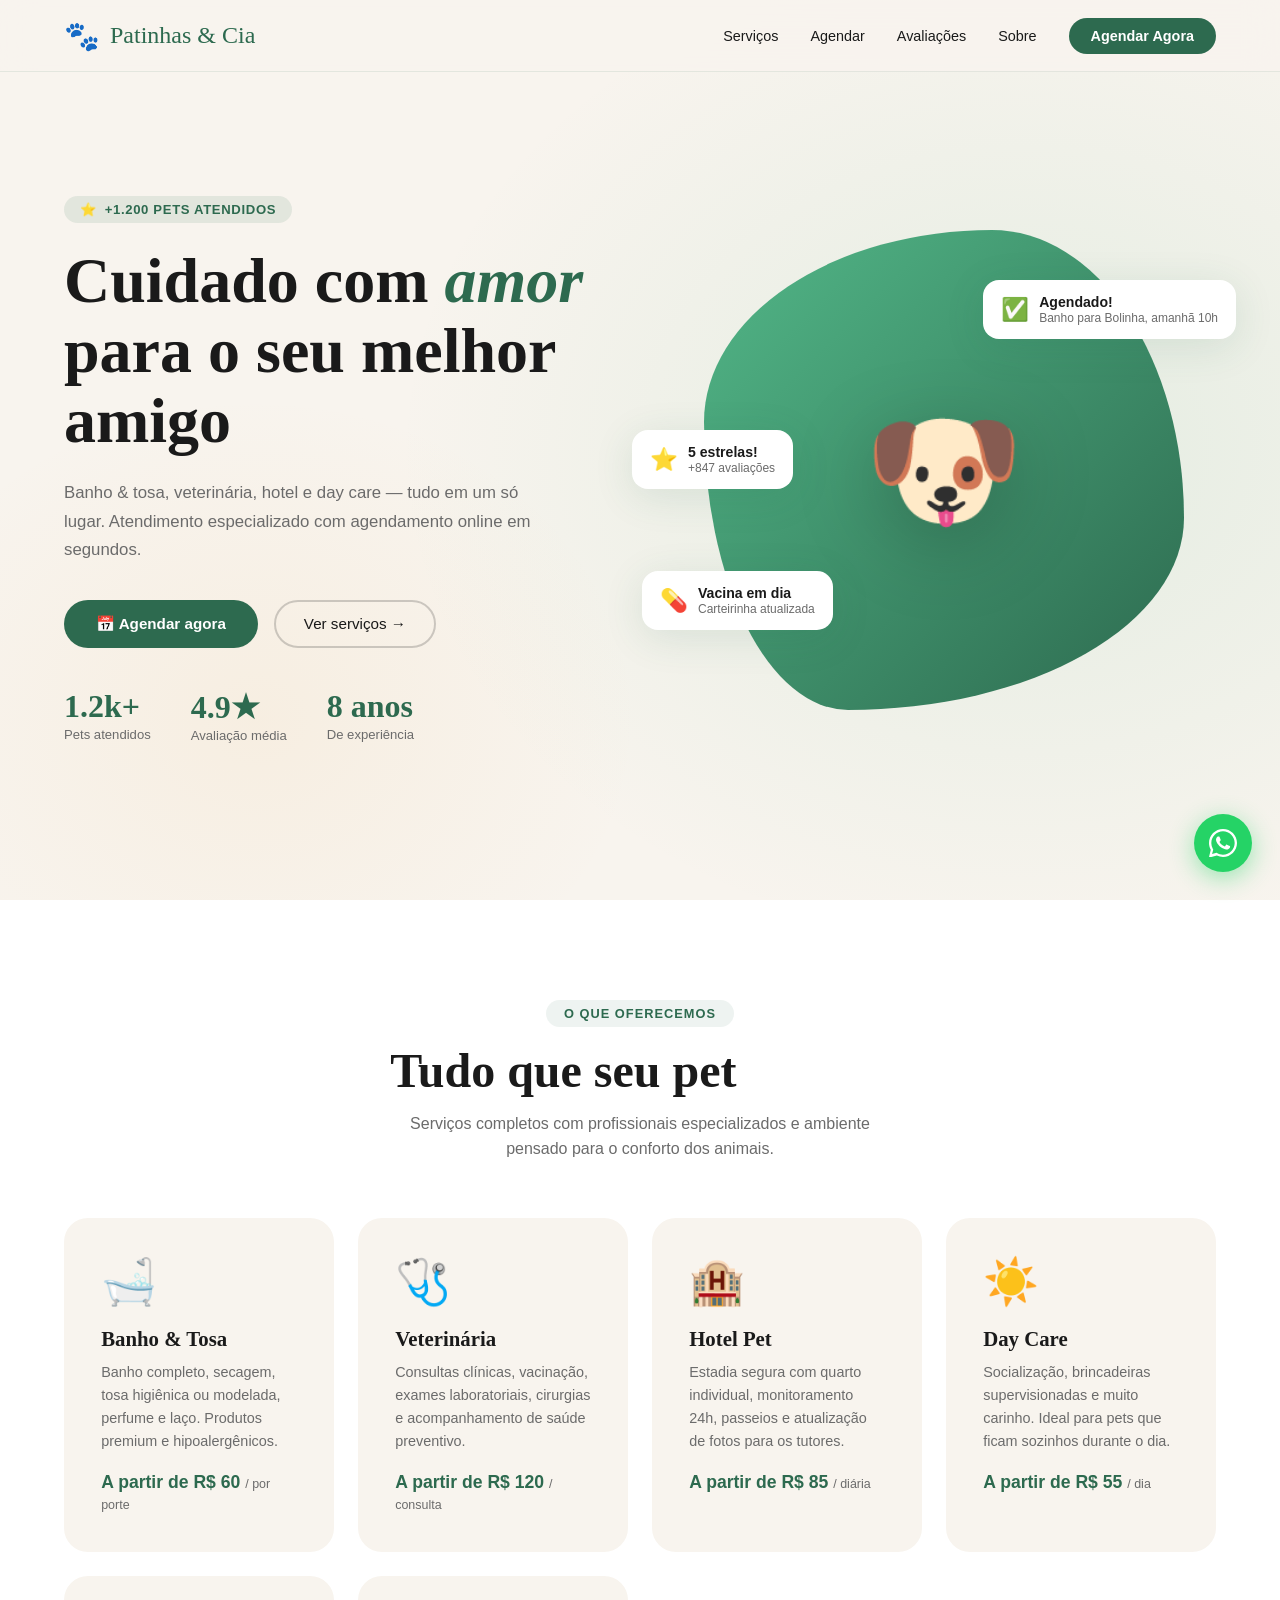
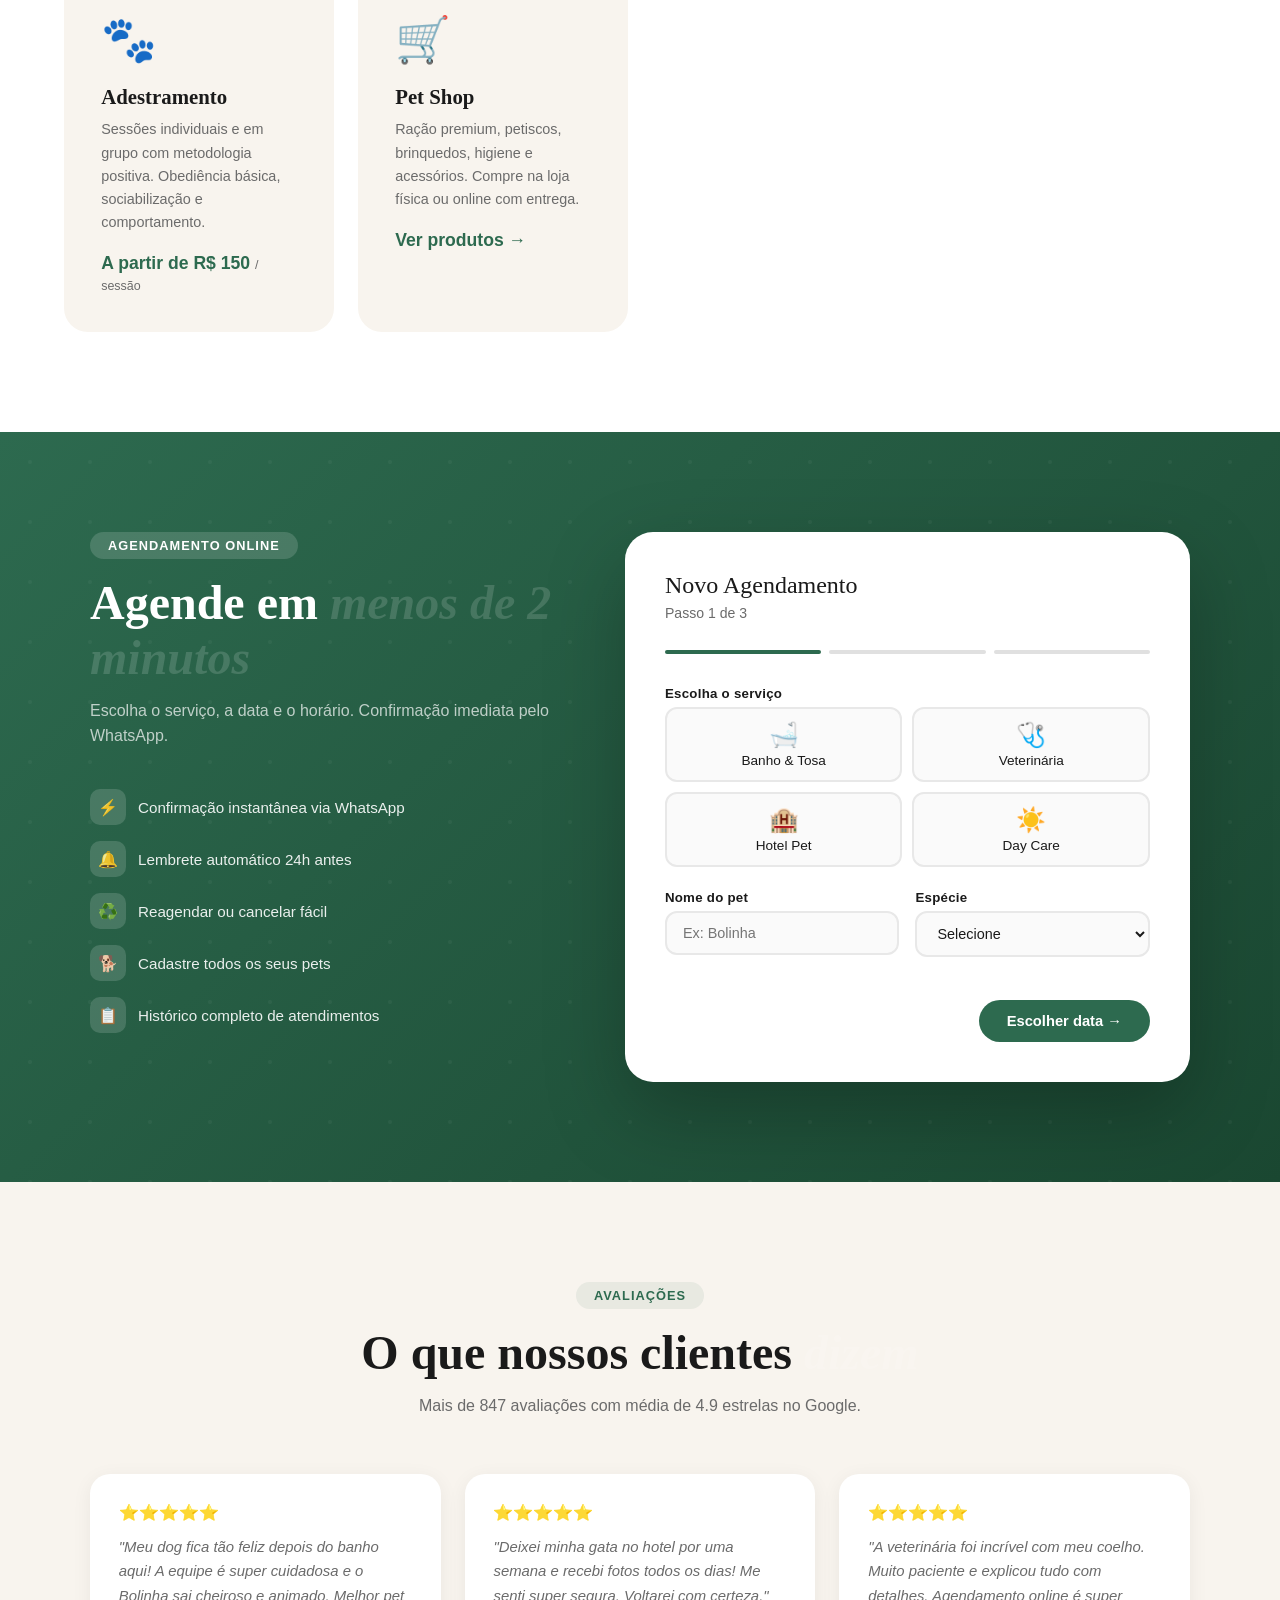
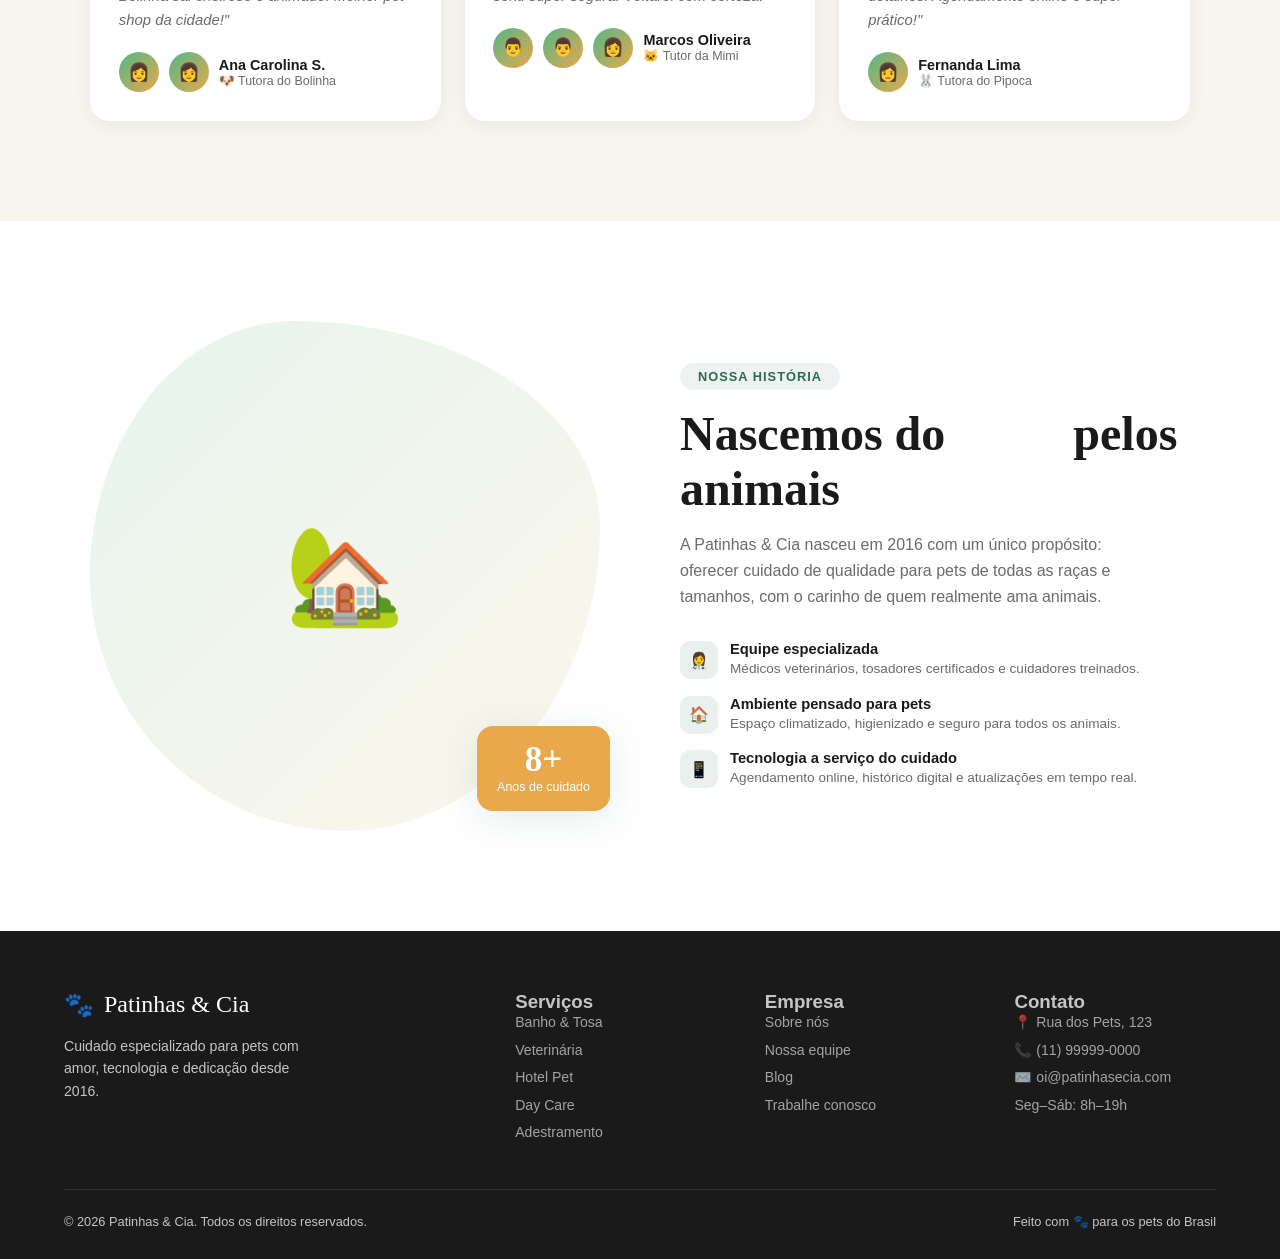
==== commit 1b852572: "Update index.html" ====
--- a/index.html
+++ b/index.html
@@ -39,18 +39,18 @@
 <body>
 <header>
 <nav id="navbar" aria-label="Navegação principal">
-  <a href="#" class="logo" aria-label="Página inicial Patinhas & Cia">
-    <span class="logo-paw" role="img" aria-label="Pata">🐾</span>
+  <a href="#" class="logo" aria-label="Página inicial Patinhas & Cia" title="Página inicial Patinhas & Cia">
+    <span class="logo-paw" role="img" aria-label="Pata" title="Logo Patinhas & Cia">🐾</span>
     Patinhas & Cia
   </a>
   <ul class="nav-links">
-    <li><a href="#servicos">Serviços</a></li>
-    <li><a href="#agendamento">Agendar</a></li>
-    <li><a href="#depoimentos">Avaliações</a></li>
-    <li><a href="#sobre">Sobre</a></li>
-    <li><a href="#agendamento" class="nav-cta">Agendar Agora</a></li>
+    <li><a href="#servicos" title="Ir para Serviços" aria-current="page">Serviços</a></li>
+    <li><a href="#agendamento" title="Ir para Agendar">Agendar</a></li>
+    <li><a href="#depoimentos" title="Ir para Avaliações">Avaliações</a></li>
+    <li><a href="#sobre" title="Ir para Sobre">Sobre</a></li>
+    <li><a href="#agendamento" class="nav-cta" title="Agendar Agora">Agendar Agora</a></li>
   </ul>
-  <button class="hamburger" onclick="toggleMenu()" aria-label="Abrir menu de navegação">
+  <button class="hamburger" onclick="toggleMenu()" aria-label="Abrir menu de navegação" title="Abrir menu de navegação">
     <span></span><span></span><span></span>
   </button>
 </nav>
@@ -60,7 +60,7 @@
 <!-- HERO -->
 <section class="hero" id="home">
   <div class="hero-content">
-    <div class="hero-tag">⭐ +1.200 pets atendidos</div>
+    <div class="hero-tag"><span role="img" aria-label="Estrela" title="Estrela">⭐</span> +1.200 pets atendidos</div>
     <h1>Cuidado com <em>amor</em> para o seu melhor amigo</h1>
     <p class="hero-desc">Banho & tosa, veterinária, hotel e day care — tudo em um só lugar. Atendimento especializado com agendamento online em segundos.</p>
     <div class="hero-btns">
@@ -85,24 +85,24 @@
 
   <div class="hero-visual">
     <div class="hero-blob">
-      <span class="hero-emoji-main">🐶</span>
+      <span class="hero-emoji-main" role="img" aria-label="Cachorro" title="Cachorro">🐶</span>
     </div>
     <div class="floating-card" style="top:50px;right:-20px">
-      <span class="fc-icon">✅</span>
+      <span class="fc-icon" role="img" aria-label="Agendado" title="Agendado">✅</span>
       <div class="fc-text">
         <strong>Agendado!</strong>
         <span>Banho para Bolinha, amanhã 10h</span>
       </div>
     </div>
     <div class="floating-card" style="bottom:80px;left:-30px">
-      <span class="fc-icon">💊</span>
+      <span class="fc-icon" role="img" aria-label="Vacina em dia" title="Vacina em dia">💊</span>
       <div class="fc-text">
         <strong>Vacina em dia</strong>
         <span>Carteirinha atualizada</span>
       </div>
     </div>
     <div class="floating-card" style="top:200px;left:-40px">
-      <span class="fc-icon">⭐</span>
+      <span class="fc-icon" role="img" aria-label="5 estrelas" title="5 estrelas">⭐</span>
       <div class="fc-text">
         <strong>5 estrelas!</strong>
         <span>+847 avaliações</span>
@@ -121,37 +121,37 @@
 
   <div class="services-grid">
     <div class="service-card">
-      <span class="service-icon">🛁</span>
+      <span class="service-icon" role="img" aria-label="Banho e Tosa" title="Banho e Tosa">🛁</span>
       <div class="service-name">Banho & Tosa</div>
       <p class="service-desc">Banho completo, secagem, tosa higiênica ou modelada, perfume e laço. Produtos premium e hipoalergênicos.</p>
       <div class="service-price">A partir de R$ 60 <span>/ por porte</span></div>
     </div>
     <div class="service-card">
-      <span class="service-icon">🩺</span>
+      <span class="service-icon" role="img" aria-label="Veterinária" title="Veterinária">🩺</span>
       <div class="service-name">Veterinária</div>
       <p class="service-desc">Consultas clínicas, vacinação, exames laboratoriais, cirurgias e acompanhamento de saúde preventivo.</p>
       <div class="service-price">A partir de R$ 120 <span>/ consulta</span></div>
     </div>
     <div class="service-card">
-      <span class="service-icon">🏨</span>
+      <span class="service-icon" role="img" aria-label="Hotel Pet" title="Hotel Pet">🏨</span>
       <div class="service-name">Hotel Pet</div>
       <p class="service-desc">Estadia segura com quarto individual, monitoramento 24h, passeios e atualização de fotos para os tutores.</p>
       <div class="service-price">A partir de R$ 85 <span>/ diária</span></div>
     </div>
     <div class="service-card">
-      <span class="service-icon">☀️</span>
+      <span class="service-icon" role="img" aria-label="Day Care" title="Day Care">☀️</span>
       <div class="service-name">Day Care</div>
       <p class="service-desc">Socialização, brincadeiras supervisionadas e muito carinho. Ideal para pets que ficam sozinhos durante o dia.</p>
       <div class="service-price">A partir de R$ 55 <span>/ dia</span></div>
     </div>
     <div class="service-card">
-      <span class="service-icon">🐾</span>
+      <span class="service-icon" role="img" aria-label="Adestramento" title="Adestramento">🐾</span>
       <div class="service-name">Adestramento</div>
       <p class="service-desc">Sessões individuais e em grupo com metodologia positiva. Obediência básica, sociabilização e comportamento.</p>
       <div class="service-price">A partir de R$ 150 <span>/ sessão</span></div>
     </div>
     <div class="service-card">
-      <span class="service-icon">🛒</span>
+      <span class="service-icon" role="img" aria-label="Pet Shop" title="Pet Shop">🛒</span>
       <div class="service-name">Pet Shop</div>
       <p class="service-desc">Ração premium, petiscos, brinquedos, higiene e acessórios. Compre na loja física ou online com entrega.</p>
       <div class="service-price">Ver produtos →</div>
@@ -168,11 +168,11 @@
       <p class="section-sub">Escolha o serviço, a data e o horário. Confirmação imediata pelo WhatsApp.</p>
 
       <div class="booking-features">
-        <div class="bf-item"><div class="bf-icon">⚡</div> Confirmação instantânea via WhatsApp</div>
-        <div class="bf-item"><div class="bf-icon">🔔</div> Lembrete automático 24h antes</div>
-        <div class="bf-item"><div class="bf-icon">♻️</div> Reagendar ou cancelar fácil</div>
-        <div class="bf-item"><div class="bf-icon">🐕</div> Cadastre todos os seus pets</div>
-        <div class="bf-item"><div class="bf-icon">📋</div> Histórico completo de atendimentos</div>
+        <div class="bf-item"><div class="bf-icon" role="img" aria-label="Confirmação instantânea" title="Confirmação instantânea">⚡</div> Confirmação instantânea via WhatsApp</div>
+        <div class="bf-item"><div class="bf-icon" role="img" aria-label="Lembrete automático" title="Lembrete automático">🔔</div> Lembrete automático 24h antes</div>
+        <div class="bf-item"><div class="bf-icon" role="img" aria-label="Reagendar ou cancelar" title="Reagendar ou cancelar">♻️</div> Reagendar ou cancelar fácil</div>
+        <div class="bf-item"><div class="bf-icon" role="img" aria-label="Pets" title="Pets">🐕</div> Cadastre todos os seus pets</div>
+        <div class="bf-item"><div class="bf-icon" role="img" aria-label="Histórico completo" title="Histórico completo">📋</div> Histórico completo de atendimentos</div>
       </div>
     </div>
 
@@ -192,32 +192,36 @@
           <label>Escolha o serviço</label>
           <div class="service-selector">
             <div class="service-opt" onclick="selectService(this,'Banho & Tosa')">
-              <span class="opt-icon">🛁</span> Banho & Tosa
+              <span class="opt-icon" role="img" aria-label="Banho e Tosa" title="Banho e Tosa">🛁</span> Banho & Tosa
             </div>
             <div class="service-opt" onclick="selectService(this,'Veterinária')">
-              <span class="opt-icon">🩺</span> Veterinária
+              <span class="opt-icon" role="img" aria-label="Veterinária" title="Veterinária">🩺</span> Veterinária
             </div>
             <div class="service-opt" onclick="selectService(this,'Hotel Pet')">
-              <span class="opt-icon">🏨</span> Hotel Pet
+              <span class="opt-icon" role="img" aria-label="Hotel Pet" title="Hotel Pet">🏨</span> Hotel Pet
             </div>
             <div class="service-opt" onclick="selectService(this,'Day Care')">
-              <span class="opt-icon">☀️</span> Day Care
+              <span class="opt-icon" role="img" aria-label="Day Care" title="Day Care">☀️</span> Day Care
             </div>
           </div>
         </div>
         <div class="form-row">
           <div class="form-group">
             <label>Nome do pet</label>
-            <input class="form-control" id="petName" type="text" placeholder="Ex: Bolinha">
+            <input class="form-control" id="petName" name="petName" type="text" placeholder="Ex: Bolinha" required autocomplete="off">
           </div>
           <div class="form-group">
-            <label>Espécie</label>
-            <select class="form-control" id="petType">
+            <label for="petType">Espécie</label>
+            <select class="form-control" id="petType" name="petType" required aria-label="Espécie do pet">
               <option value="">Selecione</option>
               <option>🐶 Cachorro</option>
+              <option title="Cachorro">🐶 Cachorro</option>
               <option>🐱 Gato</option>
+              <option title="Gato">🐱 Gato</option>
               <option>🐰 Coelho</option>
+              <option title="Coelho">🐰 Coelho</option>
               <option>🦜 Ave</option>
+            <option title="Ave">🦜 Ave</option>
             </select>
           </div>
         </div>
@@ -261,20 +265,20 @@
         <div class="form-row">
           <div class="form-group">
             <label>Seu nome</label>
-            <input class="form-control" id="ownerName" type="text" placeholder="Nome completo">
+            <input class="form-control" id="ownerName" name="ownerName" type="text" placeholder="Nome completo" required autocomplete="name">
           </div>
           <div class="form-group">
             <label>WhatsApp</label>
-            <input class="form-control" id="ownerPhone" type="tel" placeholder="(11) 99999-9999">
+            <input class="form-control" id="ownerPhone" name="ownerPhone" type="tel" placeholder="(11) 99999-9999" required autocomplete="tel">
           </div>
         </div>
         <div class="form-group">
           <label>E-mail (opcional)</label>
-          <input class="form-control" id="ownerEmail" type="email" placeholder="seu@email.com">
+          <input class="form-control" id="ownerEmail" name="ownerEmail" type="email" placeholder="seu@email.com" autocomplete="email">
         </div>
         <div class="form-group">
           <label>Observações</label>
-          <input class="form-control" id="obs" type="text" placeholder="Alergias, comportamento, etc.">
+          <input class="form-control" id="obs" name="obs" type="text" placeholder="Alergias, comportamento, etc.">
         </div>
         <div class="form-nav">
           <button class="btn-form-back" onclick="goStep(2)">← Voltar</button>
@@ -308,6 +312,7 @@
       <p class="review-text">"Meu dog fica tão feliz depois do banho aqui! A equipe é super cuidadosa e o Bolinha sai cheiroso e animado. Melhor pet shop da cidade!"</p>
       <div class="review-author">
         <div class="review-avatar">👩</div>
+        <div class="review-avatar" role="img" aria-label="Avatar mulher" title="Avatar mulher">👩</div>
         <div><div class="review-name">Ana Carolina S.</div><div class="review-pet">🐶 Tutora do Bolinha</div></div>
       </div>
     </div>
@@ -316,6 +321,8 @@
       <p class="review-text">"Deixei minha gata no hotel por uma semana e recebi fotos todos os dias! Me senti super segura. Voltarei com certeza."</p>
       <div class="review-author">
         <div class="review-avatar">👨</div>
+        <div class="review-avatar" role="img" aria-label="Avatar homem" title="Avatar homem">👨</div>
+        <div class="review-avatar" role="img" aria-label="Avatar mulher" title="Avatar mulher">👩</div>
         <div><div class="review-name">Marcos Oliveira</div><div class="review-pet">🐱 Tutor da Mimi</div></div>
       </div>
     </div>
@@ -335,6 +342,7 @@
   <div class="about-grid">
     <div class="about-visual">
       <div class="about-blob">🏡</div>
+
       <div class="about-badge">
         <strong>8+</strong>
         <span>Anos de cuidado</span>
@@ -366,11 +374,11 @@
 <footer>
   <div class="footer-grid">
     <div class="footer-brand">
-      <a href="#" class="logo">🐾 Patinhas & Cia</a>
+      <a href="#" class="logo" aria-label="Página inicial Patinhas & Cia" title="Página inicial Patinhas & Cia"><span role="img" aria-label="Pata" title="Logo Patinhas & Cia">🐾</span> Patinhas & Cia</a>
       <p>Cuidado especializado para pets com amor, tecnologia e dedicação desde 2016.</p>
     </div>
     <div class="footer-col">
-      <h4>Serviços</h4>
+      <h3>Serviços</h3>
       <ul>
         <li><a href="#">Banho & Tosa</a></li>
         <li><a href="#">Veterinária</a></li>
@@ -380,7 +388,7 @@
       </ul>
     </div>
     <div class="footer-col">
-      <h4>Empresa</h4>
+      <h3>Empresa</h3>
       <ul>
         <li><a href="#">Sobre nós</a></li>
         <li><a href="#">Nossa equipe</a></li>
@@ -389,7 +397,7 @@
       </ul>
     </div>
     <div class="footer-col">
-      <h4>Contato</h4>
+      <h3>Contato</h3>
       <ul>
         <li><a href="#">📍 Rua dos Pets, 123</a></li>
         <li><a href="#">📞 (11) 99999-0000</a></li>
@@ -400,13 +408,13 @@
   </div>
   <div class="footer-bottom">
     <span>© 2026 Patinhas & Cia. Todos os direitos reservados.</span>
-    <span>Feito com 🐾 para os pets do Brasil</span>
+    <span>Feito com <span role="img" aria-label="Pata" title="Pata">🐾</span> para os pets do Brasil</span>
   </div>
 </footer>
 
 <!-- WhatsApp Float -->
 <a href="https://wa.me/5511999990000" class="whatsapp-float" target="_blank" title="Fale pelo WhatsApp">
-  <svg viewBox="0 0 24 24" xmlns="http://www.w3.org/2000/svg">
+  <svg viewBox="0 0 24 24" xmlns="http://www.w3.org/2000/svg" aria-label="WhatsApp" title="WhatsApp">
     <path d="M17.472 14.382c-.297-.149-1.758-.867-2.03-.967-.273-.099-.471-.148-.67.15-.197.297-.767.966-.94 1.164-.173.199-.347.223-.644.075-.297-.15-1.255-.463-2.39-1.475-.883-.788-1.48-1.761-1.653-2.059-.173-.297-.018-.458.13-.606.134-.133.298-.347.446-.52.149-.174.198-.298.298-.497.099-.198.05-.371-.025-.52-.075-.149-.669-1.612-.916-2.207-.242-.579-.487-.5-.669-.51-.173-.008-.371-.01-.57-.01-.198 0-.52.074-.792.372-.272.297-1.04 1.016-1.04 2.479 0 1.462 1.065 2.875 1.213 3.074.149.198 2.096 3.2 5.077 4.487.709.306 1.262.489 1.694.625.712.227 1.36.195 1.871.118.571-.085 1.758-.719 2.006-1.413.248-.694.248-1.289.173-1.413-.074-.124-.272-.198-.57-.347z"/>
     <path d="M12 0C5.373 0 0 5.373 0 12c0 2.125.558 4.122 1.532 5.853L.057 23.714a.5.5 0 0 0 .614.637l6.057-1.595A11.945 11.945 0 0 0 12 24c6.627 0 12-5.373 12-12S18.627 0 12 0zm0 22c-1.885 0-3.647-.518-5.149-1.418l-.37-.219-3.836 1.009 1.026-3.735-.24-.384A9.96 9.96 0 0 1 2 12C2 6.477 6.477 2 12 2s10 4.477 10 10-4.477 10-10 10z"/>
   </svg>
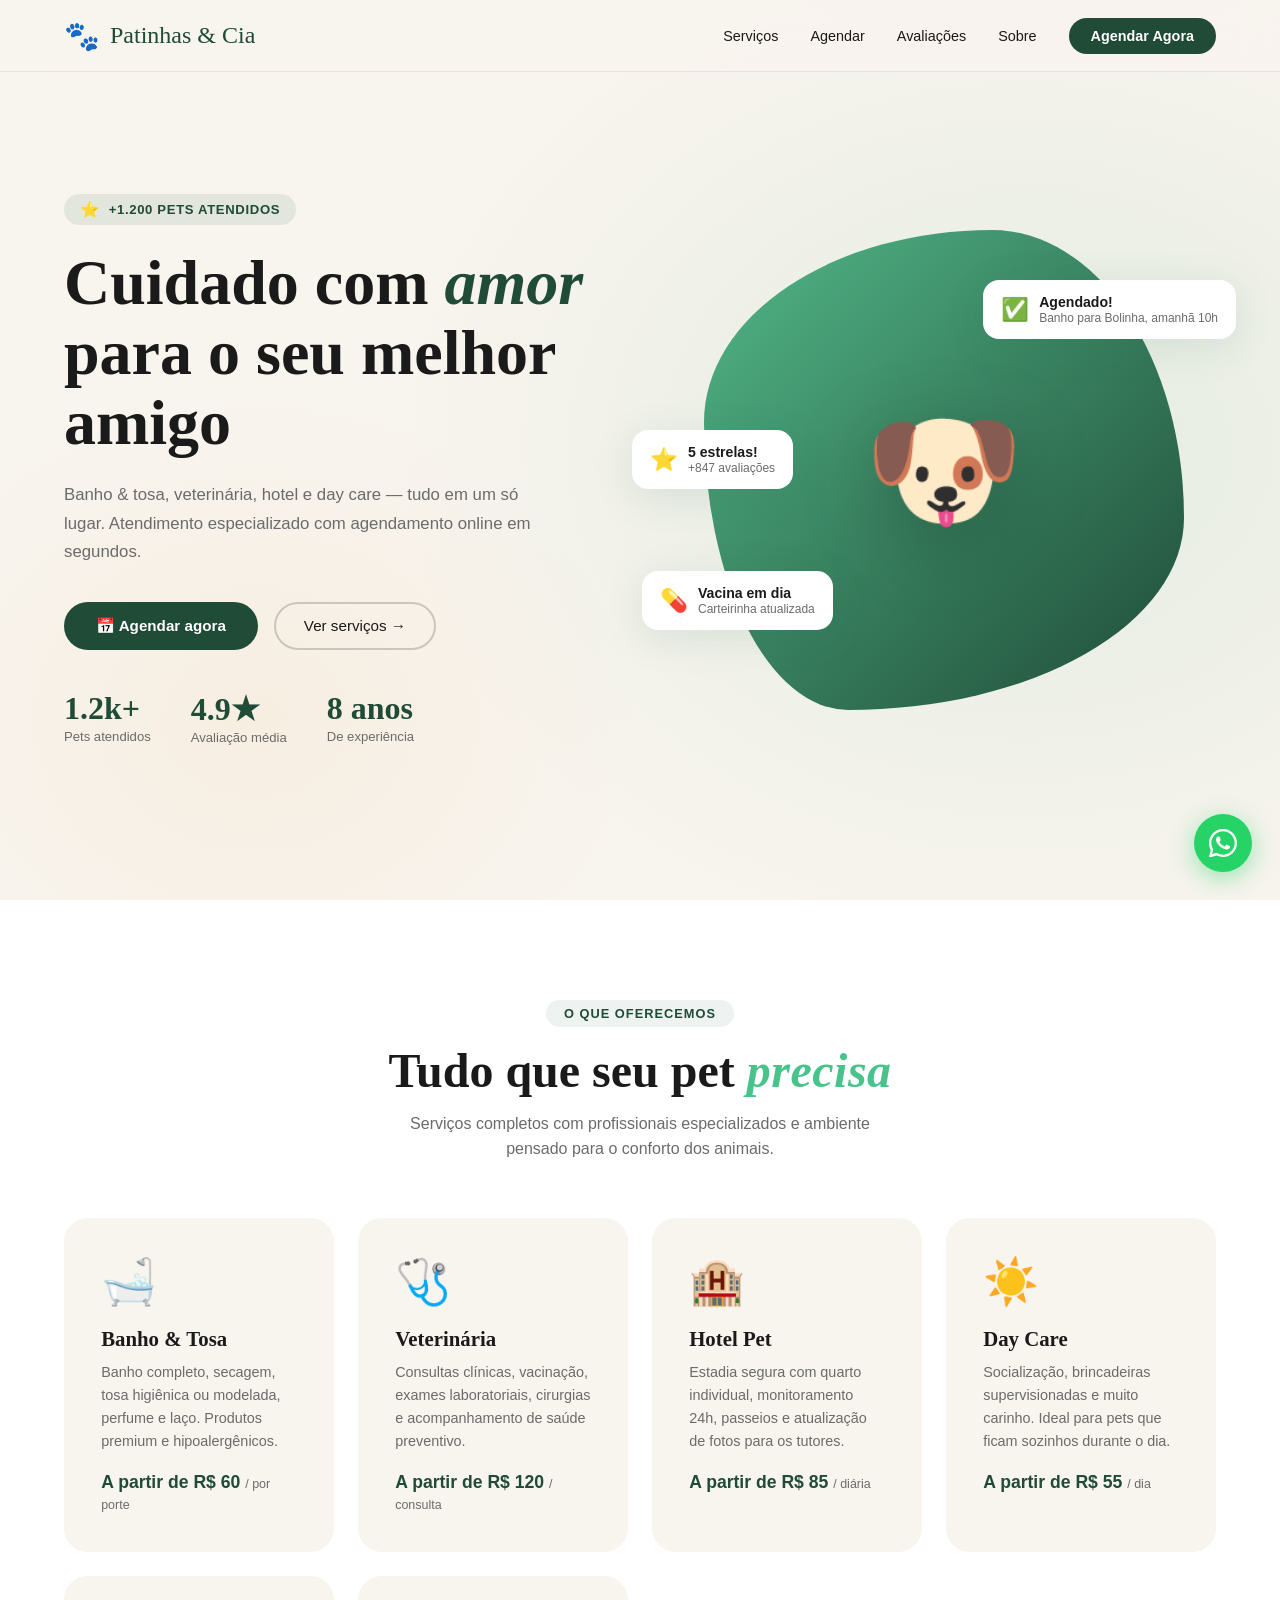
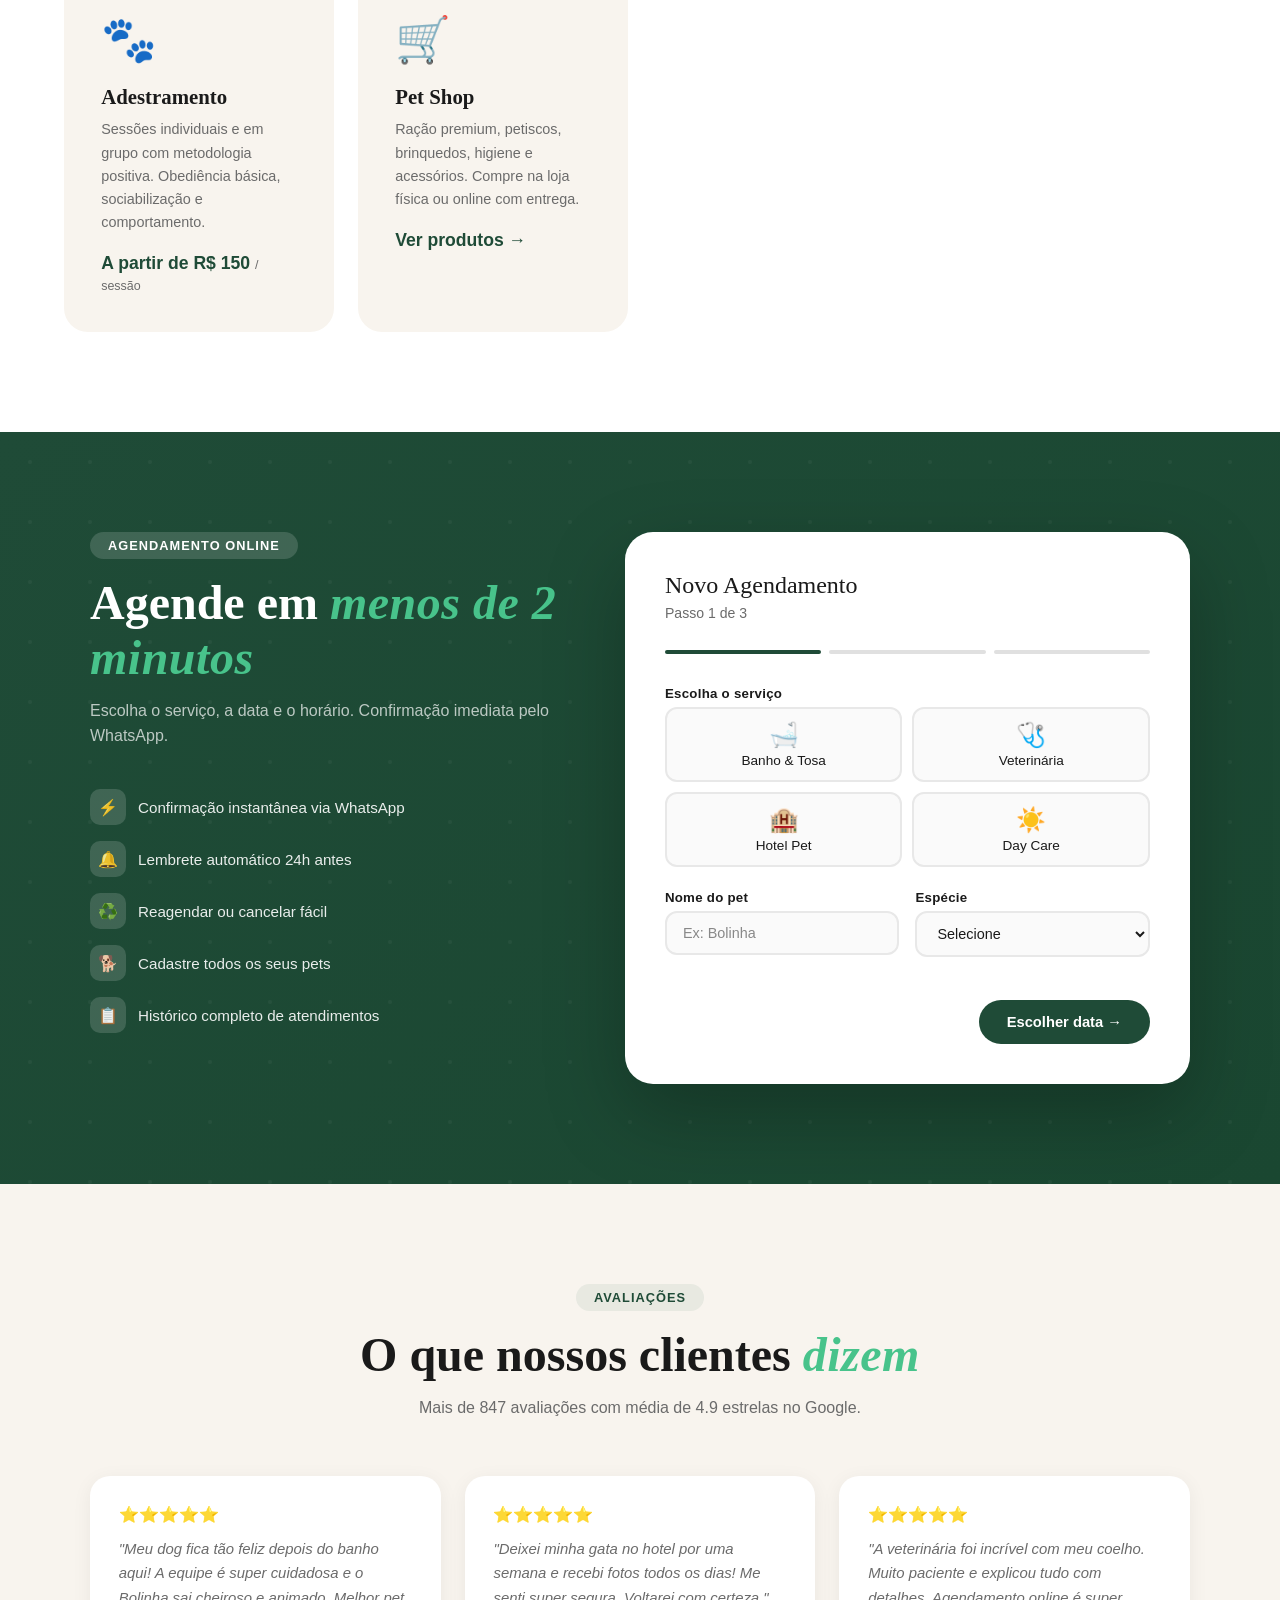
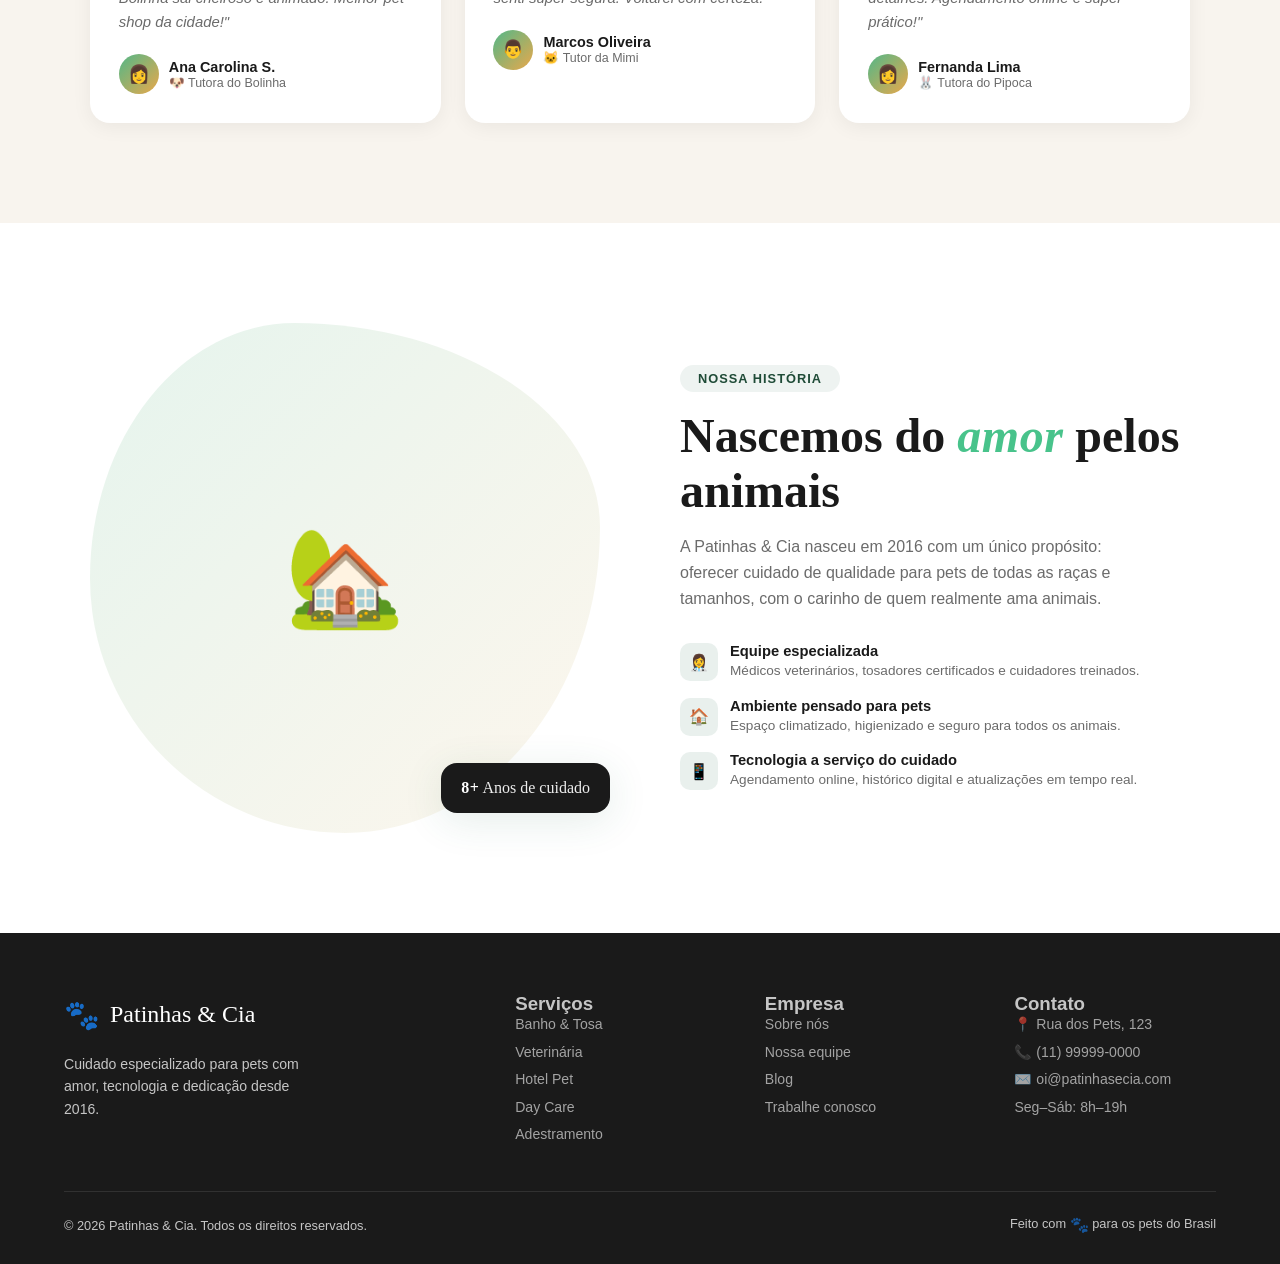
==== commit 3c447333: "Update index.html" ====
--- a/index.html
+++ b/index.html
@@ -311,7 +311,6 @@
       <div class="review-stars">⭐⭐⭐⭐⭐</div>
       <p class="review-text">"Meu dog fica tão feliz depois do banho aqui! A equipe é super cuidadosa e o Bolinha sai cheiroso e animado. Melhor pet shop da cidade!"</p>
       <div class="review-author">
-        <div class="review-avatar">👩</div>
         <div class="review-avatar" role="img" aria-label="Avatar mulher" title="Avatar mulher">👩</div>
         <div><div class="review-name">Ana Carolina S.</div><div class="review-pet">🐶 Tutora do Bolinha</div></div>
       </div>
@@ -320,9 +319,7 @@
       <div class="review-stars">⭐⭐⭐⭐⭐</div>
       <p class="review-text">"Deixei minha gata no hotel por uma semana e recebi fotos todos os dias! Me senti super segura. Voltarei com certeza."</p>
       <div class="review-author">
-        <div class="review-avatar">👨</div>
         <div class="review-avatar" role="img" aria-label="Avatar homem" title="Avatar homem">👨</div>
-        <div class="review-avatar" role="img" aria-label="Avatar mulher" title="Avatar mulher">👩</div>
         <div><div class="review-name">Marcos Oliveira</div><div class="review-pet">🐱 Tutor da Mimi</div></div>
       </div>
     </div>
--- a/style.css
+++ b/style.css
@@ -1,5 +1,5 @@
 :root {
-    --verde: #2D6A4F;
+    --verde: #1f4b37;
     --verde-claro: #52B788;
     --creme: #F8F4EE;
     --terracota: #C45C3A;
@@ -12,6 +12,133 @@
   }
 
   * { margin: 0; padding: 0; box-sizing: border-box; }
+
+  /* Acessibilidade: tamanho de fonte mínimo */
+  html { font-size: 100%; }
+  body, input, select, textarea, button {
+    font-size: 1rem;
+  }
+
+  /* Acessibilidade: espaçamento mínimo para clique */
+  a, button, .service-opt, .time-slot, .nav-cta, .btn-primary, .btn-secondary {
+    min-height: 44px;
+    min-width: 44px;
+    box-sizing: border-box;
+  }
+
+  /* Acessibilidade: cursor para elementos clicáveis */
+  [tabindex], .service-opt, .time-slot, .btn-primary, .btn-secondary, .nav-cta, .btn-form-next, .btn-form-back {
+    cursor: pointer;
+  }
+
+  /* Acessibilidade: modo alto contraste */
+  @media (forced-colors: active) {
+    body, .section-services, .section-about, .section-reviews, .booking-form, .service-card, .review-card {
+      background: Canvas !important;
+      color: CanvasText !important;
+      border-color: GrayText !important;
+    }
+    .btn-primary, .btn-secondary, .nav-cta, .btn-form-next, .btn-form-back {
+      background: ButtonFace !important;
+      color: ButtonText !important;
+      border: 2px solid ButtonText !important;
+    }
+    .form-control {
+      background: Field !important;
+      color: FieldText !important;
+      border: 2px solid GrayText !important;
+    }
+    .service-opt.selected, .time-slot.selected, .cal-day.selected {
+      background: Highlight !important;
+      color: HighlightText !important;
+    }
+    a, a:visited {
+      color: LinkText !important;
+    }
+    a:focus-visible, button:focus-visible, input:focus-visible, select:focus-visible, textarea:focus-visible {
+      outline: 2px solid Highlight !important;
+    }
+  }
+
+  /* Acessibilidade: remover outline:none de modo geral */
+  a, button, input, select, textarea {
+    outline: revert-layer;
+  }
+
+  /* Acessibilidade: foco visível */
+  a, button, input, select, textarea {
+    outline: none;
+    transition: box-shadow 0.2s, border-color 0.2s;
+  }
+  a:focus-visible, button:focus-visible, input:focus-visible, select:focus-visible, textarea:focus-visible {
+    outline: 2px solid var(--terracota);
+    outline-offset: 2px;
+    box-shadow: 0 0 0 3px rgba(196,92,58,0.18);
+    z-index: 2;
+  }
+
+  /* Contraste para botões e links */
+  .btn-primary:focus-visible, .btn-secondary:focus-visible, .btn-form-next:focus-visible, .btn-form-back:focus-visible, .nav-cta:focus-visible {
+    outline: 2px solid var(--mel);
+    outline-offset: 2px;
+    box-shadow: 0 0 0 3px rgba(233,168,75,0.18);
+  }
+
+  /* Aumentar contraste de texto em botões principais */
+  .btn-primary, .nav-cta {
+    color: #fff !important;
+    text-shadow: 0 1px 2px rgba(0,0,0,0.08);
+  }
+
+  /* Melhorar contraste de .section-label em fundos claros */
+  .section-label {
+    background: rgba(45,106,79,0.13);
+    color: var(--verde);
+  }
+
+  /* Ícones acessíveis: garantir tamanho e contraste */
+  [role="img"] {
+    font-size: 1.2em;
+    vertical-align: middle;
+    color: inherit;
+  }
+
+  /* Navegação por teclado para .service-opt */
+  .service-opt {
+    cursor: pointer;
+  }
+  .service-opt:focus-visible {
+    outline: 2px solid var(--terracota);
+    outline-offset: 2px;
+    box-shadow: 0 0 0 3px rgba(196,92,58,0.18);
+    z-index: 2;
+  }
+
+  /* Melhorar contraste de .form-control em foco */
+  .form-control:focus {
+    border-color: var(--terracota);
+    background: #fff;
+  }
+
+  /* Placeholder mais visível */
+  ::placeholder {
+    color: #888;
+    opacity: 1;
+  }
+
+  /* Links no footer: foco visível */
+  .footer-col ul li a:focus-visible {
+    outline: 2px solid var(--mel);
+    outline-offset: 2px;
+    box-shadow: 0 0 0 3px rgba(233,168,75,0.18);
+  }
+
+  /* WhatsApp float: foco visível */
+  .whatsapp-float:focus-visible {
+    outline: 2px solid #25D366;
+    outline-offset: 2px;
+    box-shadow: 0 0 0 3px rgba(37,211,102,0.18);
+  }
   
   html { scroll-behavior: smooth; }
 
@@ -61,7 +188,7 @@
   }
   .nav-cta:hover { background: var(--terracota) !important; transform: scale(1.04); }
 
-  .hamburger { display: none; flex-direction: column; gap: 5px; cursor: pointer; }
+  .hamburger { display:none; flex-direction: column; gap: 6px;cursor: pointer; background: none; border: none; justify-content: center; }
   .hamburger span { width: 24px; height: 2px; background: var(--escuro); border-radius: 2px; transition: all 0.3s; }
 
   /* ===== HERO ===== */
@@ -230,7 +357,7 @@
     color: var(--escuro);
     margin-bottom: 0.8rem;
   }
-  .section-title em { font-style: italic; color:rgba(255,255,255,0.15); }
+  .section-title em { font-style: italic; color: #48c38b; font-weight: bold; letter-spacing: 0.5px; }
 
   .section-sub { color: var(--cinza); font-size: 1rem; max-width: 480px; margin: 0 auto; line-height: 1.6; }
 
@@ -512,15 +639,22 @@
 
   .about-badge {
     position: absolute; bottom: 20px; right: -10px;
-    background: var(--mel);
-    color: white; border-radius: 16px;
+    background: #1A1A1A;
+    color: #FFF;
+    border-radius: 16px;
     padding: 16px 20px; text-align: center;
     font-family: 'Fraunces', serif;
     box-shadow: var(--sombra);
   }
-  .about-badge strong { font-size: 2.2rem; display: block; line-height: 1; }
-  .about-badge span { font-size: 0.78rem; font-family: 'DM Sans', sans-serif; }
-
+  .about-badge strong {
+    color: #FFF;
+    font-weight: 700;
+    letter-spacing: 0.5px;
+  }
+  .about-badge span {
+    color: #FFF;
+    opacity: 0.92;
+  }
   .about-content .section-title { text-align: left; margin-bottom: 1rem; }
   .about-content .section-sub { text-align: left; margin: 0 0 2rem; }
 
@@ -637,4 +771,5 @@
     .hero-emoji-main { font-size: 5rem; }
     .floating-card:nth-child(3) { display: none; }
     .footer-grid { grid-template-columns: 1fr; }
-  }+    .about-badge { position: relative; }
+  }
